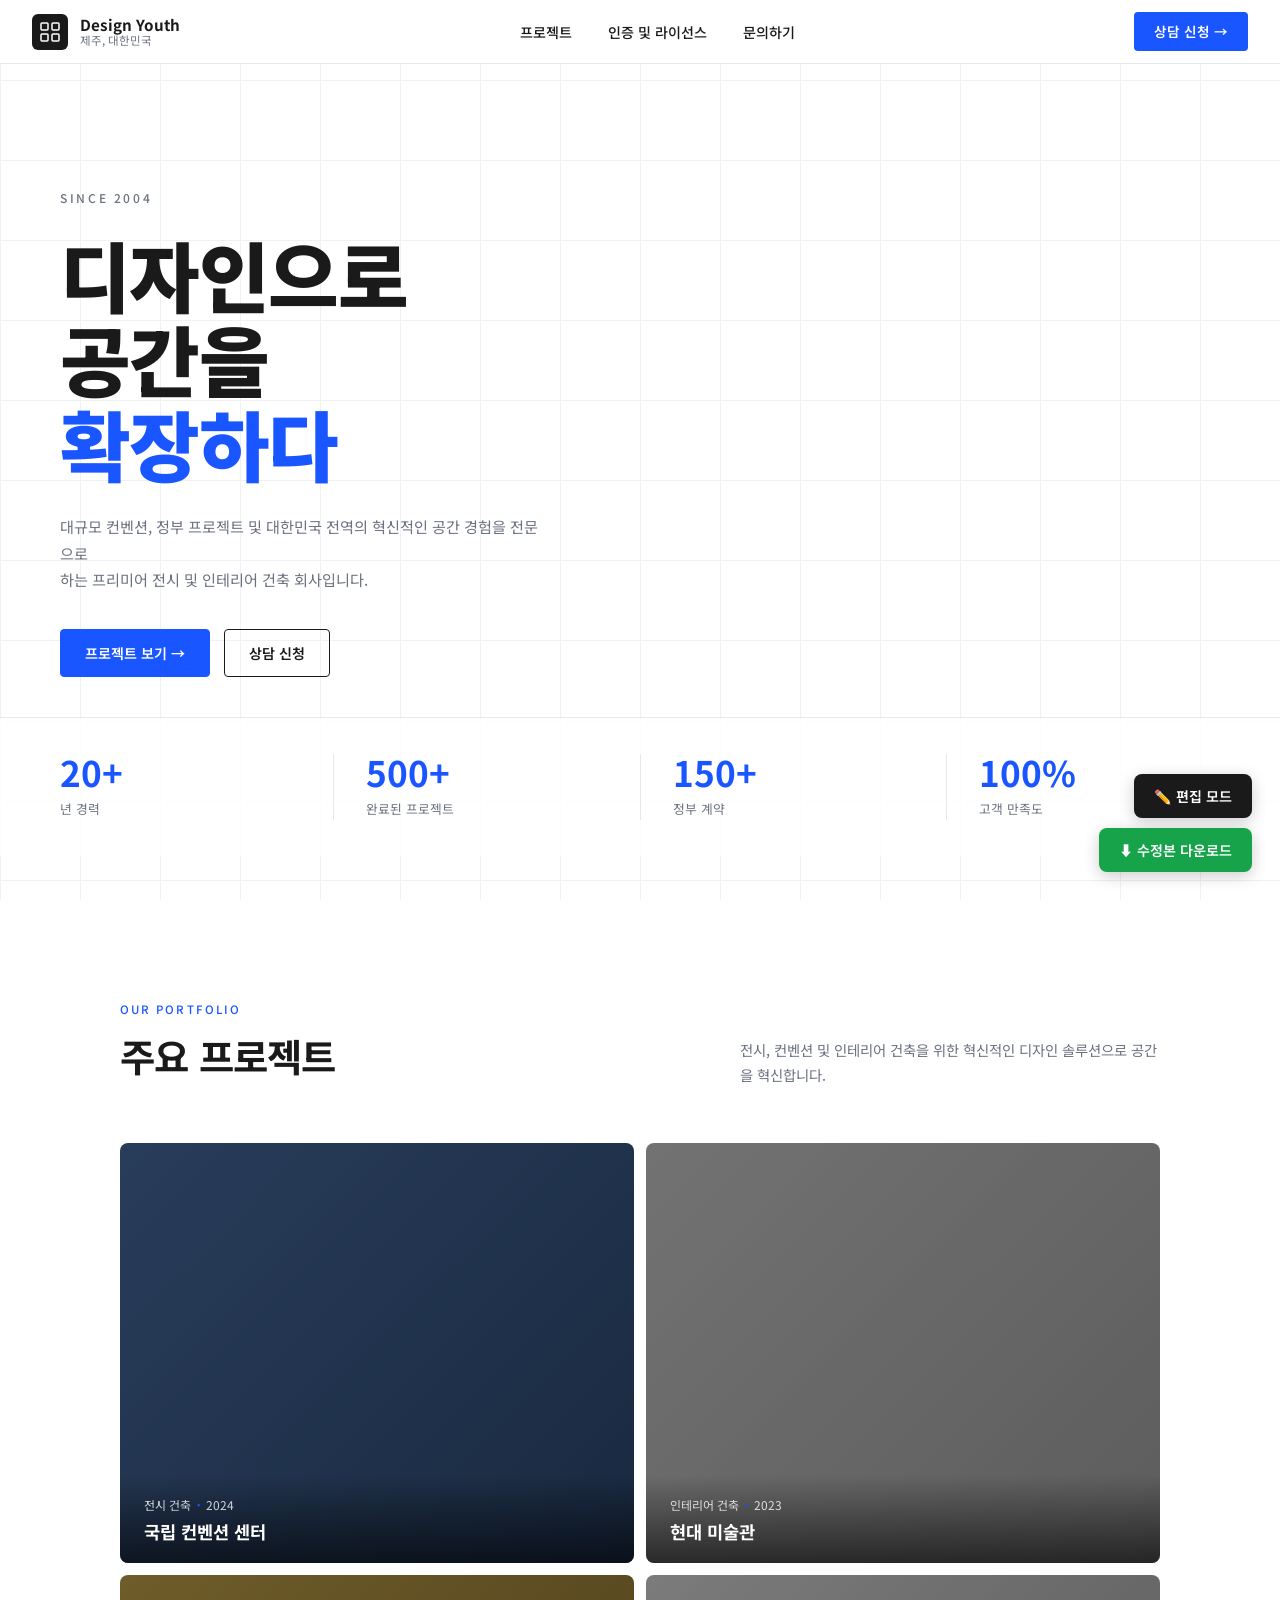
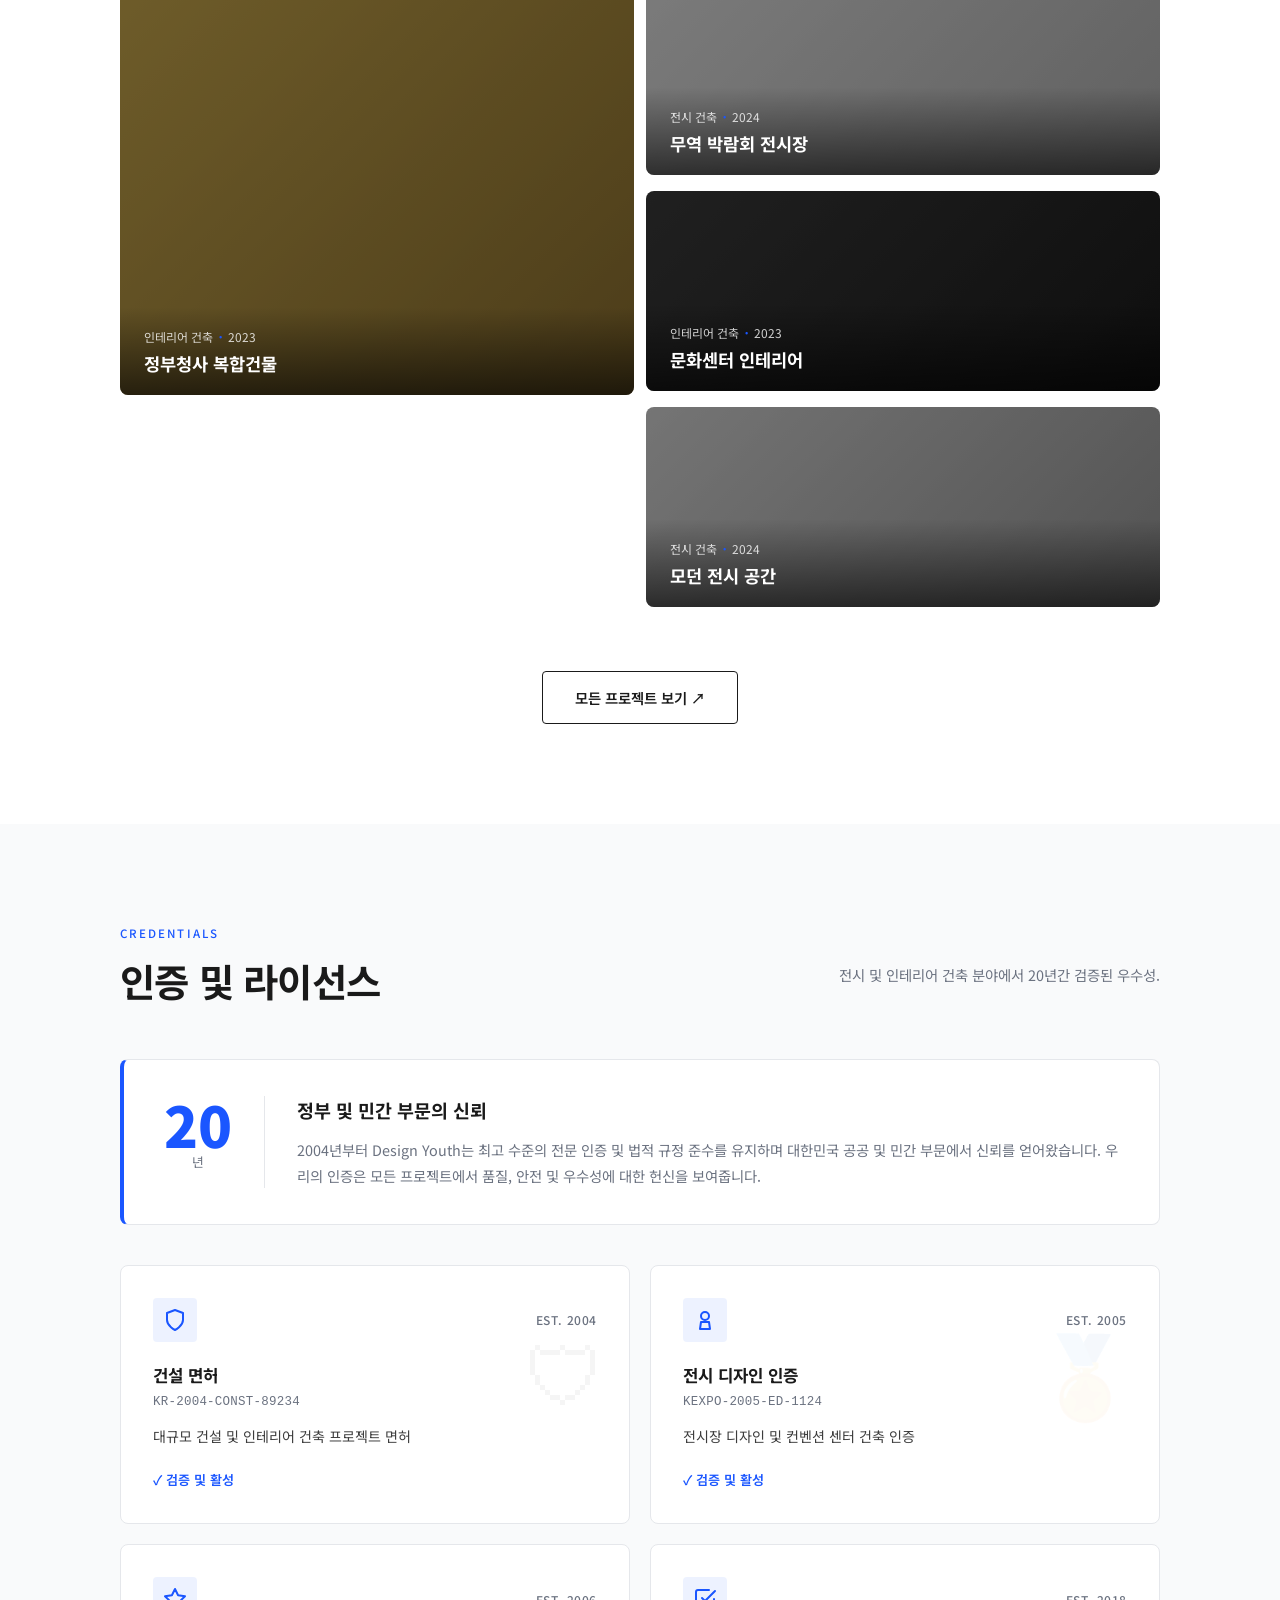
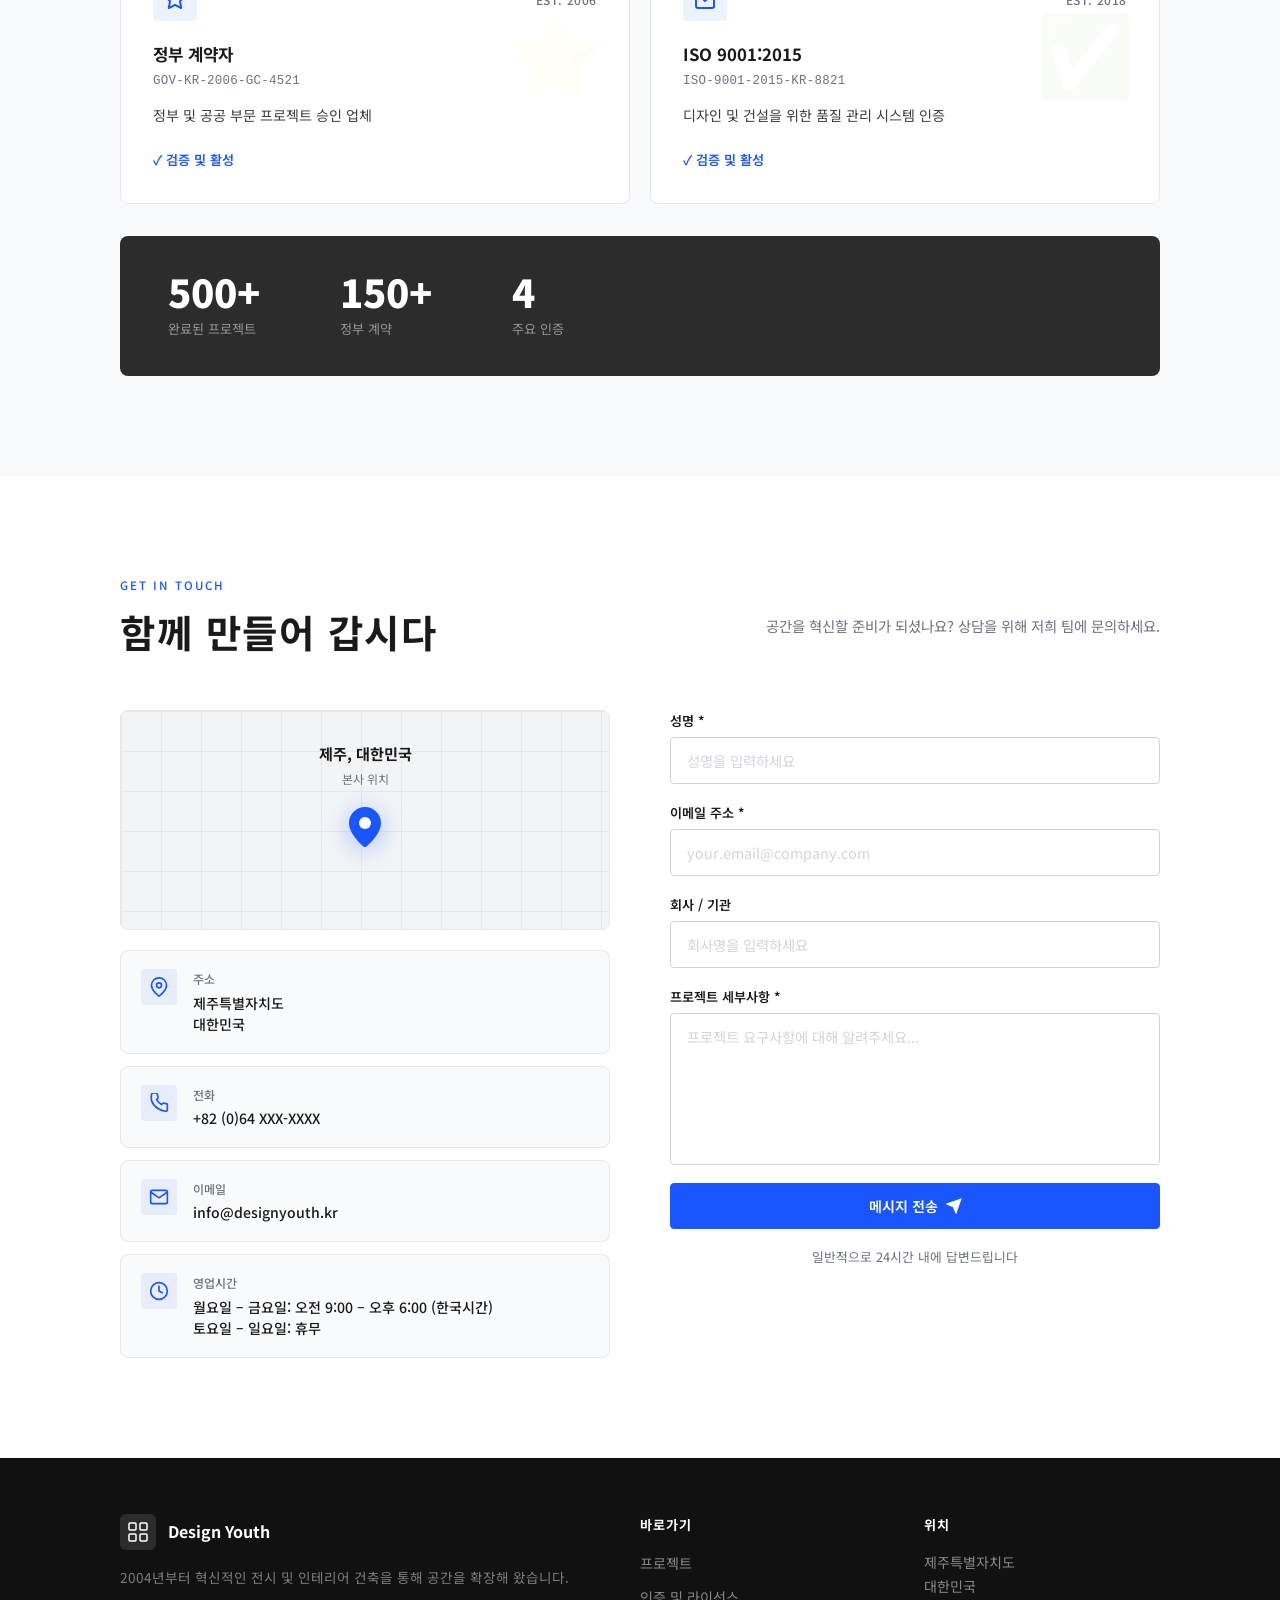
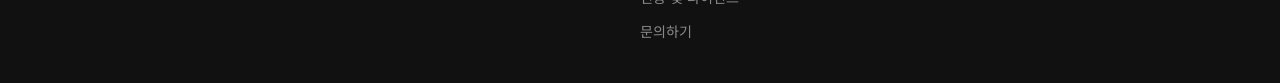
==== index.html @ 3098c020 "Add files via upload" ====
<!DOCTYPE html>
<html lang="ko">
<head>
  <meta charset="UTF-8"/>
  <meta name="viewport" content="width=device-width, initial-scale=1.0"/>
  <title>Design Youth — 디자인으로 공간을 확장하다</title>
  <link rel="stylesheet" href="style.css"/>
  <link rel="preconnect" href="https://fonts.googleapis.com">
  <link rel="preconnect" href="https://fonts.gstatic.com" crossorigin>
  <link href="https://fonts.googleapis.com/css2?family=Noto+Sans+KR:wght@300;400;500;600;700;900&display=swap" rel="stylesheet">
</head>
<body>

<!-- ========== NAVBAR ========== -->
<nav class="nav" id="navbar">
  <div class="nav__brand">
    <div class="nav__logo-icon">
      <svg width="20" height="20" viewBox="0 0 20 20" fill="none">
        <rect x="1" y="1" width="7" height="7" rx="1" stroke="currentColor" stroke-width="1.5"/>
        <rect x="12" y="1" width="7" height="7" rx="1" stroke="currentColor" stroke-width="1.5"/>
        <rect x="1" y="12" width="7" height="7" rx="1" stroke="currentColor" stroke-width="1.5"/>
        <rect x="12" y="12" width="7" height="7" rx="1" stroke="currentColor" stroke-width="1.5"/>
      </svg>
    </div>
    <div class="nav__brand-text">
      <span class="nav__brand-name" data-editable>Design Youth</span>
      <span class="nav__brand-loc" data-editable>제주, 대한민국</span>
    </div>
  </div>
  <ul class="nav__links">
    <li><a href="#portfolio" data-editable>프로젝트</a></li>
    <li><a href="#credentials" data-editable>인증 및 라이선스</a></li>
    <li><a href="#contact" data-editable>문의하기</a></li>
  </ul>
  <a href="#contact" class="nav__cta" data-editable>상담 신청 →</a>
  <button class="nav__hamburger" id="hamburger">
    <span></span><span></span><span></span>
  </button>
</nav>

<!-- Mobile -->
<div class="mobile-menu" id="mobileMenu">
  <button class="mobile-menu__close" id="mobileClose">✕</button>
  <ul>
    <li><a href="#portfolio">프로젝트</a></li>
    <li><a href="#credentials">인증 및 라이선스</a></li>
    <li><a href="#contact">문의하기</a></li>
    <li><a href="#contact" class="mobile-menu__cta">상담 신청 →</a></li>
  </ul>
</div>

<!-- ========== HERO ========== -->
<section class="hero" id="home">
  <div class="hero__grid-bg"></div>
  <div class="hero__content">
    <p class="hero__since" data-editable>SINCE 2004</p>
    <h1 class="hero__title">
      <span data-editable>디자인으로</span><br>
      <span data-editable>공간을</span><br>
      <span class="hero__title--blue" data-editable>확장하다</span>
    </h1>
    <p class="hero__desc" data-editable>
      대규모 컨벤션, 정부 프로젝트 및 대한민국 전역의 혁신적인 공간 경험을 전문으로<br>
      하는 프리미어 전시 및 인테리어 건축 회사입니다.
    </p>
    <div class="hero__actions">
      <a href="#portfolio" class="btn btn--blue" data-editable>프로젝트 보기 →</a>
      <a href="#contact" class="btn btn--outline" data-editable>상담 신청</a>
    </div>
  </div>
  <div class="hero__stats">
    <div class="hero__stat" data-editable-block>
      <span class="hero__stat-num" data-editable>20+</span>
      <span class="hero__stat-label" data-editable>년 경력</span>
    </div>
    <div class="hero__stat" data-editable-block>
      <span class="hero__stat-num" data-editable>500+</span>
      <span class="hero__stat-label" data-editable>완료된 프로젝트</span>
    </div>
    <div class="hero__stat" data-editable-block>
      <span class="hero__stat-num" data-editable>150+</span>
      <span class="hero__stat-label" data-editable>정부 계약</span>
    </div>
    <div class="hero__stat" data-editable-block>
      <span class="hero__stat-num" data-editable>100%</span>
      <span class="hero__stat-label" data-editable>고객 만족도</span>
    </div>
  </div>
</section>

<!-- ========== PORTFOLIO ========== -->
<section class="portfolio" id="portfolio">
  <div class="container">
    <div class="section-header">
      <div class="section-label" data-editable>OUR PORTFOLIO</div>
      <div class="section-header__row">
        <h2 class="section-title" data-editable>주요 프로젝트</h2>
        <p class="section-desc" data-editable>전시, 컨벤션 및 인테리어 건축을 위한 혁신적인 디자인 솔루션으로 공간을 혁신합니다.</p>
      </div>
    </div>

    <div class="portfolio__grid">
      <!-- Row 1: 2 cols -->
      <div class="portfolio__item portfolio__item--large" data-editable-block>
        <div class="portfolio__img-wrap">
          <div class="portfolio__img portfolio__img--1"></div>
        </div>
        <div class="portfolio__overlay">
          <div class="portfolio__meta">
            <span class="portfolio__tag" data-editable>전시 건축</span>
            <span class="portfolio__dot">•</span>
            <span class="portfolio__year" data-editable>2024</span>
          </div>
          <h3 class="portfolio__title" data-editable>국립 컨벤션 센터</h3>
        </div>
      </div>
      <div class="portfolio__item portfolio__item--large" data-editable-block>
        <div class="portfolio__img-wrap">
          <div class="portfolio__img portfolio__img--2"></div>
        </div>
        <div class="portfolio__overlay">
          <div class="portfolio__meta">
            <span class="portfolio__tag" data-editable>인테리어 건축</span>
            <span class="portfolio__dot">•</span>
            <span class="portfolio__year" data-editable>2023</span>
          </div>
          <h3 class="portfolio__title" data-editable>현대 미술관</h3>
        </div>
      </div>

      <!-- Row 2: 3 cols -->
      <div class="portfolio__item portfolio__item--tall" data-editable-block>
        <div class="portfolio__img-wrap">
          <div class="portfolio__img portfolio__img--3"></div>
        </div>
        <div class="portfolio__overlay">
          <div class="portfolio__meta">
            <span class="portfolio__tag" data-editable>인테리어 건축</span>
            <span class="portfolio__dot">•</span>
            <span class="portfolio__year" data-editable>2023</span>
          </div>
          <h3 class="portfolio__title" data-editable>정부청사 복합건물</h3>
        </div>
      </div>
      <div class="portfolio__item" data-editable-block>
        <div class="portfolio__img-wrap">
          <div class="portfolio__img portfolio__img--4"></div>
        </div>
        <div class="portfolio__overlay">
          <div class="portfolio__meta">
            <span class="portfolio__tag" data-editable>전시 건축</span>
            <span class="portfolio__dot">•</span>
            <span class="portfolio__year" data-editable>2024</span>
          </div>
          <h3 class="portfolio__title" data-editable>무역 박람회 전시장</h3>
        </div>
      </div>
      <div class="portfolio__item" data-editable-block>
        <div class="portfolio__img-wrap">
          <div class="portfolio__img portfolio__img--5"></div>
        </div>
        <div class="portfolio__overlay">
          <div class="portfolio__meta">
            <span class="portfolio__tag" data-editable>인테리어 건축</span>
            <span class="portfolio__dot">•</span>
            <span class="portfolio__year" data-editable>2023</span>
          </div>
          <h3 class="portfolio__title" data-editable>문화센터 인테리어</h3>
        </div>
      </div>
      <div class="portfolio__item" data-editable-block style="grid-column: 2 / 3;">
        <div class="portfolio__img-wrap">
          <div class="portfolio__img portfolio__img--6"></div>
        </div>
        <div class="portfolio__overlay">
          <div class="portfolio__meta">
            <span class="portfolio__tag" data-editable>전시 건축</span>
            <span class="portfolio__dot">•</span>
            <span class="portfolio__year" data-editable>2024</span>
          </div>
          <h3 class="portfolio__title" data-editable>모던 전시 공간</h3>
        </div>
      </div>
    </div>

    <div class="portfolio__footer">
      <a href="#contact" class="btn btn--outline-dark" data-editable>모든 프로젝트 보기 ↗</a>
    </div>
  </div>
</section>

<!-- ========== CREDENTIALS ========== -->
<section class="credentials" id="credentials">
  <div class="container">
    <div class="section-header">
      <div class="section-label" data-editable>CREDENTIALS</div>
      <div class="section-header__row">
        <h2 class="section-title" data-editable>인증 및 라이선스</h2>
        <p class="section-desc" data-editable>전시 및 인테리어 건축 분야에서 20년간 검증된 우수성.</p>
      </div>
    </div>

    <div class="credentials__intro">
      <div class="credentials__intro-year">
        <span class="credentials__big-num" data-editable>20</span>
        <span class="credentials__big-unit" data-editable>년</span>
      </div>
      <div class="credentials__intro-divider"></div>
      <div class="credentials__intro-text">
        <h3 data-editable>정부 및 민간 부문의 신뢰</h3>
        <p data-editable>2004년부터 Design Youth는 최고 수준의 전문 인증 및 법적 규정 준수를 유지하며 대한민국 공공 및 민간 부문에서 신뢰를 얻어왔습니다. 우리의 인증은 모든 프로젝트에서 품질, 안전 및 우수성에 대한 헌신을 보여줍니다.</p>
      </div>
    </div>

    <div class="credentials__grid">
      <div class="credential-card" data-editable-block>
        <div class="credential-card__top">
          <div class="credential-card__icon">
            <svg width="24" height="24" viewBox="0 0 24 24" fill="none"><path d="M12 22s8-4 8-10V5l-8-3-8 3v7c0 6 8 10 8 10z" stroke="#1A56FF" stroke-width="2" stroke-linejoin="round"/></svg>
          </div>
          <span class="credential-card__est" data-editable>EST. 2004</span>
        </div>
        <div class="credential-card__bg-icon">🛡</div>
        <h4 data-editable>건설 면허</h4>
        <p class="credential-card__code" data-editable>KR-2004-CONST-89234</p>
        <p class="credential-card__desc" data-editable>대규모 건설 및 인테리어 건축 프로젝트 면허</p>
        <a href="#" class="credential-card__verify" data-editable>✓ 검증 및 활성</a>
      </div>

      <div class="credential-card" data-editable-block>
        <div class="credential-card__top">
          <div class="credential-card__icon">
            <svg width="24" height="24" viewBox="0 0 24 24" fill="none"><circle cx="12" cy="8" r="4" stroke="#1A56FF" stroke-width="2"/><path d="M8 14h8l1 7H7l1-7z" stroke="#1A56FF" stroke-width="2" stroke-linejoin="round"/></svg>
          </div>
          <span class="credential-card__est" data-editable>EST. 2005</span>
        </div>
        <div class="credential-card__bg-icon">🏅</div>
        <h4 data-editable>전시 디자인 인증</h4>
        <p class="credential-card__code" data-editable>KEXPO-2005-ED-1124</p>
        <p class="credential-card__desc" data-editable>전시장 디자인 및 컨벤션 센터 건축 인증</p>
        <a href="#" class="credential-card__verify" data-editable>✓ 검증 및 활성</a>
      </div>

      <div class="credential-card" data-editable-block>
        <div class="credential-card__top">
          <div class="credential-card__icon">
            <svg width="24" height="24" viewBox="0 0 24 24" fill="none"><polygon points="12,2 15.09,8.26 22,9.27 17,14.14 18.18,21.02 12,17.77 5.82,21.02 7,14.14 2,9.27 8.91,8.26" stroke="#1A56FF" stroke-width="2" stroke-linejoin="round"/></svg>
          </div>
          <span class="credential-card__est" data-editable>EST. 2006</span>
        </div>
        <div class="credential-card__bg-icon">⭐</div>
        <h4 data-editable>정부 계약자</h4>
        <p class="credential-card__code" data-editable>GOV-KR-2006-GC-4521</p>
        <p class="credential-card__desc" data-editable>정부 및 공공 부문 프로젝트 승인 업체</p>
        <a href="#" class="credential-card__verify" data-editable>✓ 검증 및 활성</a>
      </div>

      <div class="credential-card" data-editable-block>
        <div class="credential-card__top">
          <div class="credential-card__icon">
            <svg width="24" height="24" viewBox="0 0 24 24" fill="none"><path d="M9 11l3 3L22 4" stroke="#1A56FF" stroke-width="2" stroke-linecap="round" stroke-linejoin="round"/><path d="M21 12v7a2 2 0 01-2 2H5a2 2 0 01-2-2V5a2 2 0 012-2h11" stroke="#1A56FF" stroke-width="2" stroke-linecap="round"/></svg>
          </div>
          <span class="credential-card__est" data-editable>EST. 2018</span>
        </div>
        <div class="credential-card__bg-icon">✅</div>
        <h4 data-editable>ISO 9001:2015</h4>
        <p class="credential-card__code" data-editable>ISO-9001-2015-KR-8821</p>
        <p class="credential-card__desc" data-editable>디자인 및 건설을 위한 품질 관리 시스템 인증</p>
        <a href="#" class="credential-card__verify" data-editable>✓ 검증 및 활성</a>
      </div>
    </div>

    <!-- Stats bar -->
    <div class="credentials__stats">
      <div class="credentials__stat" data-editable-block>
        <span class="credentials__stat-num" data-editable>500+</span>
        <span class="credentials__stat-label" data-editable>완료된 프로젝트</span>
      </div>
      <div class="credentials__stat" data-editable-block>
        <span class="credentials__stat-num" data-editable>150+</span>
        <span class="credentials__stat-label" data-editable>정부 계약</span>
      </div>
      <div class="credentials__stat" data-editable-block>
        <span class="credentials__stat-num" data-editable>4</span>
        <span class="credentials__stat-label" data-editable>주요 인증</span>
      </div>
    </div>
  </div>
</section>

<!-- ========== CONTACT ========== -->
<section class="contact" id="contact">
  <div class="container">
    <div class="section-header">
      <div class="section-label" data-editable>GET IN TOUCH</div>
      <div class="section-header__row">
        <h2 class="section-title section-title--spaced" data-editable>함께 만들어 갑시다</h2>
        <p class="section-desc" data-editable>공간을 혁신할 준비가 되셨나요? 상담을 위해 저희 팀에 문의하세요.</p>
      </div>
    </div>

    <div class="contact__grid">
      <!-- Left: Map + Info -->
      <div class="contact__left">
        <div class="contact__map">
          <div class="contact__map-grid"></div>
          <div class="contact__map-label">
            <span data-editable>제주, 대한민국</span>
            <small data-editable>본사 위치</small>
          </div>
          <div class="contact__map-pin">
            <svg width="32" height="40" viewBox="0 0 32 40" fill="none">
              <path d="M16 0C7.163 0 0 7.163 0 16c0 11.314 14.054 23.102 14.667 23.619a2 2 0 002.666 0C17.946 39.102 32 27.314 32 16 32 7.163 24.837 0 16 0z" fill="#1A56FF"/>
              <circle cx="16" cy="16" r="6" fill="white"/>
            </svg>
          </div>
        </div>

        <div class="contact__info-cards">
          <div class="contact__info-card">
            <div class="contact__info-icon">
              <svg width="20" height="20" viewBox="0 0 24 24" fill="none"><path d="M21 10c0 7-9 13-9 13s-9-6-9-13a9 9 0 0118 0z" stroke="#1A56FF" stroke-width="2"/><circle cx="12" cy="10" r="3" stroke="#1A56FF" stroke-width="2"/></svg>
            </div>
            <div>
              <p class="contact__info-label" data-editable>주소</p>
              <p class="contact__info-value" data-editable>제주특별자치도<br>대한민국</p>
            </div>
          </div>
          <div class="contact__info-card">
            <div class="contact__info-icon">
              <svg width="20" height="20" viewBox="0 0 24 24" fill="none"><path d="M22 16.92v3a2 2 0 01-2.18 2 19.79 19.79 0 01-8.63-3.07A19.5 19.5 0 013.07 9.4 19.79 19.79 0 013 2.18 2 2 0 015 0h3a2 2 0 012 1.72c.127.96.361 1.903.7 2.81a2 2 0 01-.45 2.11L9.09 7.91a16 16 0 006 6l1.27-1.27a2 2 0 012.11-.45c.907.339 1.85.573 2.81.7A2 2 0 0122 14.92v2z" stroke="#1A56FF" stroke-width="2" stroke-linecap="round" stroke-linejoin="round"/></svg>
            </div>
            <div>
              <p class="contact__info-label" data-editable>전화</p>
              <p class="contact__info-value" data-editable>+82 (0)64 XXX-XXXX</p>
            </div>
          </div>
          <div class="contact__info-card">
            <div class="contact__info-icon">
              <svg width="20" height="20" viewBox="0 0 24 24" fill="none"><path d="M4 4h16c1.1 0 2 .9 2 2v12c0 1.1-.9 2-2 2H4c-1.1 0-2-.9-2-2V6c0-1.1.9-2 2-2z" stroke="#1A56FF" stroke-width="2"/><polyline points="22,6 12,13 2,6" stroke="#1A56FF" stroke-width="2" stroke-linecap="round"/></svg>
            </div>
            <div>
              <p class="contact__info-label" data-editable>이메일</p>
              <p class="contact__info-value" data-editable>info@designyouth.kr</p>
            </div>
          </div>
          <div class="contact__info-card">
            <div class="contact__info-icon">
              <svg width="20" height="20" viewBox="0 0 24 24" fill="none"><circle cx="12" cy="12" r="10" stroke="#1A56FF" stroke-width="2"/><polyline points="12,6 12,12 16,14" stroke="#1A56FF" stroke-width="2" stroke-linecap="round" stroke-linejoin="round"/></svg>
            </div>
            <div>
              <p class="contact__info-label" data-editable>영업시간</p>
              <p class="contact__info-value" data-editable>월요일 – 금요일: 오전 9:00 – 오후 6:00 (한국시간)<br>토요일 – 일요일: 휴무</p>
            </div>
          </div>
        </div>
      </div>

      <!-- Right: Form -->
      <div class="contact__right">
        <form class="contact__form" id="contactForm">
          <div class="form-group">
            <label data-editable>성명 *</label>
            <input type="text" placeholder="성명을 입력하세요" required/>
          </div>
          <div class="form-group">
            <label data-editable>이메일 주소 *</label>
            <input type="email" placeholder="your.email@company.com" required/>
          </div>
          <div class="form-group">
            <label data-editable>회사 / 기관</label>
            <input type="text" placeholder="회사명을 입력하세요"/>
          </div>
          <div class="form-group">
            <label data-editable>프로젝트 세부사항 *</label>
            <textarea rows="6" placeholder="프로젝트 요구사항에 대해 알려주세요..." required></textarea>
          </div>
          <button type="submit" class="btn btn--blue btn--full">
            <span data-editable>메시지 전송</span>
            <svg width="16" height="16" viewBox="0 0 24 24" fill="none"><line x1="22" y1="2" x2="11" y2="13" stroke="white" stroke-width="2"/><polygon points="22,2 15,22 11,13 2,9" stroke="white" stroke-width="2" fill="white"/></svg>
          </button>
          <p class="contact__form-note" data-editable>일반적으로 24시간 내에 답변드립니다</p>
        </form>
      </div>
    </div>
  </div>
</section>

<!-- ========== FOOTER ========== -->
<footer class="footer">
  <div class="container">
    <div class="footer__grid">
      <div class="footer__brand">
        <div class="footer__logo">
          <div class="footer__logo-icon">
            <svg width="20" height="20" viewBox="0 0 20 20" fill="none">
              <rect x="1" y="1" width="7" height="7" rx="1" stroke="white" stroke-width="1.5"/>
              <rect x="12" y="1" width="7" height="7" rx="1" stroke="white" stroke-width="1.5"/>
              <rect x="1" y="12" width="7" height="7" rx="1" stroke="white" stroke-width="1.5"/>
              <rect x="12" y="12" width="7" height="7" rx="1" stroke="white" stroke-width="1.5"/>
            </svg>
          </div>
          <span data-editable>Design Youth</span>
        </div>
        <p data-editable>2004년부터 혁신적인 전시 및 인테리어 건축을 통해 공간을 확장해 왔습니다.</p>
      </div>
      <div class="footer__links">
        <h5 data-editable>바로가기</h5>
        <ul>
          <li><a href="#portfolio" data-editable>프로젝트</a></li>
          <li><a href="#credentials" data-editable>인증 및 라이선스</a></li>
          <li><a href="#contact" data-editable>문의하기</a></li>
        </ul>
      </div>
      <div class="footer__location">
        <h5 data-editable>위치</h5>
        <p data-editable>제주특별자치도</p>
        <p data-editable>대한민국</p>
      </div>
    </div>
  </div>
</footer>

<!-- ========== EDIT TOOLBAR ========== -->
<div class="edit-toolbar" id="editToolbar">
  <button class="edit-toolbar__toggle" id="toggleEdit">✏️ 편집 모드</button>
  <button class="edit-toolbar__download" id="downloadBtn">⬇️ 수정본 다운로드</button>
</div>

<!-- Toast -->
<div class="toast" id="toast"></div>

<script src="script.js"></script>
</body>
</html>
---- style.css ----
/* ===============================================
   Design Youth — style.css
   Clean architectural / minimal Korean corporate
   =============================================== */

*, *::before, *::after { box-sizing: border-box; margin: 0; padding: 0; }

:root {
  --blue:       #1A56FF;
  --blue-hover: #0040E0;
  --dark:       #1A1A1A;
  --dark-2:     #2C2C2C;
  --gray-900:   #111111;
  --gray-700:   #3D3D3D;
  --gray-500:   #6B7280;
  --gray-300:   #D1D5DB;
  --gray-200:   #E5E7EB;
  --gray-100:   #F3F4F6;
  --gray-50:    #F9FAFB;
  --white:      #FFFFFF;

  --font: 'Noto Sans KR', 'Apple SD Gothic Neo', sans-serif;

  --nav-h: 64px;
  --radius: 4px;
  --radius-md: 8px;
  --shadow-card: 0 1px 3px rgba(0,0,0,.08), 0 1px 2px rgba(0,0,0,.05);
  --shadow-hover: 0 8px 24px rgba(0,0,0,.12);
  --transition: 0.25s ease;
}

html { scroll-behavior: smooth; }
body {
  font-family: var(--font);
  color: var(--dark);
  background: var(--white);
  line-height: 1.6;
  font-size: 15px;
  overflow-x: hidden;
}
a { text-decoration: none; color: inherit; }
ul { list-style: none; }
img { max-width: 100%; display: block; }
button { cursor: pointer; font-family: var(--font); }

.container {
  max-width: 1120px;
  margin: 0 auto;
  padding: 0 40px;
}

/* ─── Typography helpers ──────────────────── */
.section-label {
  font-size: 0.72rem;
  font-weight: 500;
  letter-spacing: 0.18em;
  color: var(--blue);
  text-transform: uppercase;
  margin-bottom: 14px;
  display: block;
}
.section-title {
  font-size: clamp(1.75rem, 3vw, 2.4rem);
  font-weight: 700;
  color: var(--dark);
  line-height: 1.2;
  letter-spacing: -0.02em;
}
.section-title--spaced {
  letter-spacing: 0.04em;
}
.section-header {
  margin-bottom: 56px;
}
.section-header__row {
  display: flex;
  align-items: flex-start;
  justify-content: space-between;
  gap: 40px;
}
.section-desc {
  font-size: 0.9rem;
  color: var(--gray-500);
  max-width: 420px;
  line-height: 1.7;
  flex-shrink: 0;
  padding-top: 6px;
}

/* ─── Buttons ─────────────────────────────── */
.btn {
  display: inline-flex;
  align-items: center;
  gap: 8px;
  padding: 12px 24px;
  font-size: 0.88rem;
  font-weight: 600;
  border-radius: var(--radius);
  border: 1.5px solid transparent;
  transition: var(--transition);
  white-space: nowrap;
  cursor: pointer;
  font-family: var(--font);
}
.btn--blue {
  background: var(--blue);
  color: var(--white);
  border-color: var(--blue);
}
.btn--blue:hover { background: var(--blue-hover); border-color: var(--blue-hover); }
.btn--outline {
  background: transparent;
  color: var(--dark);
  border-color: var(--dark);
}
.btn--outline:hover { background: var(--dark); color: var(--white); }
.btn--outline-dark {
  background: transparent;
  color: var(--dark);
  border: 1.5px solid var(--dark);
  padding: 14px 32px;
  font-size: 0.9rem;
}
.btn--outline-dark:hover { background: var(--dark); color: var(--white); }
.btn--full { width: 100%; justify-content: center; }

/* ===============================================
   NAVBAR
   =============================================== */
.nav {
  position: fixed;
  top: 0; left: 0; right: 0;
  z-index: 900;
  height: var(--nav-h);
  display: flex;
  align-items: center;
  justify-content: space-between;
  padding: 0 32px;
  background: rgba(255,255,255,0.96);
  border-bottom: 1px solid var(--gray-200);
  backdrop-filter: blur(8px);
  transition: box-shadow var(--transition);
}
.nav.scrolled { box-shadow: 0 2px 12px rgba(0,0,0,.08); }

.nav__brand {
  display: flex;
  align-items: center;
  gap: 12px;
}
.nav__logo-icon {
  width: 36px; height: 36px;
  background: var(--dark);
  border-radius: 6px;
  display: flex;
  align-items: center;
  justify-content: center;
  color: var(--white);
  flex-shrink: 0;
}
.nav__brand-text {
  display: flex;
  flex-direction: column;
  line-height: 1.2;
}
.nav__brand-name {
  font-size: 0.95rem;
  font-weight: 700;
  color: var(--dark);
}
.nav__brand-loc {
  font-size: 0.72rem;
  color: var(--gray-500);
  font-weight: 400;
}
.nav__links {
  display: flex;
  align-items: center;
  gap: 36px;
}
.nav__links a {
  font-size: 0.88rem;
  font-weight: 500;
  color: var(--dark);
  transition: color var(--transition);
}
.nav__links a:hover { color: var(--blue); }
.nav__cta {
  padding: 9px 20px;
  background: var(--blue);
  color: var(--white);
  border-radius: var(--radius);
  font-size: 0.85rem;
  font-weight: 600;
  transition: background var(--transition);
}
.nav__cta:hover { background: var(--blue-hover); }
.nav__hamburger {
  display: none;
  flex-direction: column;
  gap: 5px;
  background: none;
  border: none;
  padding: 4px;
}
.nav__hamburger span {
  display: block;
  width: 22px; height: 2px;
  background: var(--dark);
  border-radius: 2px;
}

/* Mobile menu */
.mobile-menu {
  display: none;
  position: fixed;
  inset: 0;
  background: var(--white);
  z-index: 950;
  flex-direction: column;
  align-items: center;
  justify-content: center;
  gap: 0;
}
.mobile-menu.open { display: flex; }
.mobile-menu__close {
  position: absolute;
  top: 20px; right: 24px;
  background: none;
  border: none;
  font-size: 1.4rem;
  color: var(--dark);
}
.mobile-menu ul { text-align: center; }
.mobile-menu ul li { margin: 18px 0; }
.mobile-menu ul li a {
  font-size: 1.5rem;
  font-weight: 700;
  color: var(--dark);
}
.mobile-menu__cta {
  display: inline-block;
  margin-top: 12px;
  padding: 12px 28px;
  background: var(--blue) !important;
  color: var(--white) !important;
  border-radius: var(--radius);
  font-size: 1rem !important;
}

/* ===============================================
   HERO
   =============================================== */
.hero {
  min-height: 100vh;
  padding-top: var(--nav-h);
  background: var(--white);
  position: relative;
  overflow: hidden;
  display: flex;
  flex-direction: column;
  justify-content: center;
}
.hero__grid-bg {
  position: absolute;
  inset: 0;
  background-image:
    linear-gradient(var(--gray-200) 1px, transparent 1px),
    linear-gradient(90deg, var(--gray-200) 1px, transparent 1px);
  background-size: 80px 80px;
  opacity: 0.55;
}
.hero__content {
  position: relative;
  z-index: 1;
  padding: 80px 60px 40px;
  max-width: 700px;
  animation: fadeUp 0.8s ease both;
}
.hero__since {
  font-size: 0.75rem;
  font-weight: 500;
  letter-spacing: 0.22em;
  color: var(--gray-500);
  margin-bottom: 24px;
}
.hero__title {
  font-size: clamp(2.8rem, 6vw, 5rem);
  font-weight: 900;
  line-height: 1.1;
  color: var(--dark);
  letter-spacing: -0.02em;
  margin-bottom: 28px;
}
.hero__title--blue { color: var(--blue); }
.hero__desc {
  font-size: 0.95rem;
  color: var(--gray-500);
  line-height: 1.75;
  margin-bottom: 36px;
  max-width: 480px;
}
.hero__actions {
  display: flex;
  gap: 14px;
  flex-wrap: wrap;
}
.hero__stats {
  position: relative;
  z-index: 1;
  display: flex;
  gap: 0;
  padding: 36px 60px;
  border-top: 1px solid var(--gray-200);
  background: rgba(255,255,255,0.85);
  animation: fadeUp 0.8s 0.15s ease both;
}
.hero__stat {
  flex: 1;
  padding: 0 32px 0 0;
  border-right: 1px solid var(--gray-200);
  margin-right: 32px;
}
.hero__stat:last-child { border-right: none; margin-right: 0; padding-right: 0; }
.hero__stat-num {
  display: block;
  font-size: clamp(1.6rem, 3vw, 2.2rem);
  font-weight: 700;
  color: var(--blue);
  line-height: 1;
  margin-bottom: 6px;
}
.hero__stat-label {
  font-size: 0.8rem;
  color: var(--gray-500);
  font-weight: 400;
}

/* ===============================================
   PORTFOLIO
   =============================================== */
.portfolio {
  padding: 100px 0;
  background: var(--white);
}
.portfolio__grid {
  display: grid;
  grid-template-columns: 1fr 1fr;
  grid-template-rows: auto auto;
  gap: 12px;
  margin-bottom: 48px;
}
/* Row 1 */
.portfolio__item--large {
  grid-row: 1;
}
/* Row 2 layout: col 1 = tall spanning rows, col 2&3 = smaller */
.portfolio__item--tall {
  grid-column: 1;
  grid-row: 2 / 4;
}
.portfolio__item {
  position: relative;
  border-radius: var(--radius-md);
  overflow: hidden;
  cursor: pointer;
}
.portfolio__item--large { height: 420px; }
.portfolio__item--tall  { height: 100%; min-height: 420px; }
.portfolio__item:not(.portfolio__item--large):not(.portfolio__item--tall) { height: 200px; }

.portfolio__img-wrap { width: 100%; height: 100%; }
.portfolio__img {
  width: 100%; height: 100%;
  background-size: cover;
  background-position: center;
  transition: transform 0.5s ease;
  filter: brightness(0.55);
}
.portfolio__item:hover .portfolio__img { transform: scale(1.04); filter: brightness(0.45); }

/* Placeholder gradient colors for images */
.portfolio__img--1 { background-color: #4A6FA5; background-image: linear-gradient(135deg, #4A6FA5 0%, #2d4a73 100%); }
.portfolio__img--2 { background-color: #c8c8c8; background-image: linear-gradient(135deg, #d0d0d0 0%, #a8a8a8 100%); }
.portfolio__img--3 { background-color: #C9A84C; background-image: linear-gradient(135deg, #C9A84C 0%, #8a6e2e 100%); }
.portfolio__img--4 { background-color: #dcdcdc; background-image: linear-gradient(135deg, #e0e0e0 0%, #b0b0b0 100%); }
.portfolio__img--5 { background-color: #2a2a2a; background-image: linear-gradient(135deg, #3a3a3a 0%, #1a1a1a 100%); }
.portfolio__img--6 { background-color: #c0c0c0; background-image: linear-gradient(135deg, #d4d4d4 0%, #969696 100%); }

.portfolio__overlay {
  position: absolute;
  bottom: 0; left: 0; right: 0;
  padding: 20px 24px;
  background: linear-gradient(to top, rgba(0,0,0,.6) 0%, transparent 100%);
}
.portfolio__meta {
  display: flex;
  align-items: center;
  gap: 6px;
  margin-bottom: 6px;
}
.portfolio__tag, .portfolio__year {
  font-size: 0.75rem;
  color: rgba(255,255,255,.8);
  font-weight: 400;
}
.portfolio__dot { color: var(--blue); font-size: 0.6rem; }
.portfolio__title {
  font-size: 1.1rem;
  font-weight: 700;
  color: var(--white);
  line-height: 1.3;
}
.portfolio__footer { text-align: center; padding-top: 16px; }

/* ===============================================
   CREDENTIALS
   =============================================== */
.credentials {
  padding: 100px 0;
  background: var(--gray-50);
}
.credentials__intro {
  display: flex;
  align-items: flex-start;
  gap: 32px;
  padding: 36px 40px;
  background: var(--white);
  border: 1px solid var(--gray-200);
  border-radius: var(--radius-md);
  margin-bottom: 40px;
  border-left: 4px solid var(--blue);
}
.credentials__intro-year {
  display: flex;
  flex-direction: column;
  align-items: center;
  flex-shrink: 0;
}
.credentials__big-num {
  font-size: 3.5rem;
  font-weight: 900;
  color: var(--blue);
  line-height: 1;
}
.credentials__big-unit {
  font-size: 0.8rem;
  color: var(--gray-500);
}
.credentials__intro-divider {
  width: 1px;
  background: var(--gray-200);
  align-self: stretch;
  flex-shrink: 0;
}
.credentials__intro-text h3 {
  font-size: 1.15rem;
  font-weight: 700;
  color: var(--dark);
  margin-bottom: 12px;
}
.credentials__intro-text p {
  font-size: 0.9rem;
  color: var(--gray-500);
  line-height: 1.75;
}
.credentials__grid {
  display: grid;
  grid-template-columns: 1fr 1fr;
  gap: 20px;
  margin-bottom: 32px;
}
.credential-card {
  background: var(--white);
  border: 1px solid var(--gray-200);
  border-radius: var(--radius-md);
  padding: 32px;
  position: relative;
  overflow: hidden;
  transition: box-shadow var(--transition);
}
.credential-card:hover { box-shadow: var(--shadow-hover); }
.credential-card__top {
  display: flex;
  align-items: center;
  justify-content: space-between;
  margin-bottom: 20px;
}
.credential-card__icon {
  width: 44px; height: 44px;
  background: rgba(26,86,255,.08);
  border-radius: var(--radius);
  display: flex;
  align-items: center;
  justify-content: center;
}
.credential-card__est {
  font-size: 0.75rem;
  color: var(--gray-500);
  font-weight: 500;
  letter-spacing: 0.05em;
}
.credential-card__bg-icon {
  position: absolute;
  right: 24px; top: 40px;
  font-size: 5rem;
  opacity: 0.04;
  pointer-events: none;
  user-select: none;
}
.credential-card h4 {
  font-size: 1.05rem;
  font-weight: 700;
  color: var(--dark);
  margin-bottom: 4px;
}
.credential-card__code {
  font-size: 0.78rem;
  color: var(--gray-500);
  font-family: monospace;
  margin-bottom: 12px;
  letter-spacing: 0.02em;
}
.credential-card__desc {
  font-size: 0.88rem;
  color: var(--gray-700);
  line-height: 1.6;
  margin-bottom: 20px;
}
.credential-card__verify {
  font-size: 0.82rem;
  color: var(--blue);
  font-weight: 600;
  display: inline-flex;
  align-items: center;
  gap: 4px;
  transition: opacity var(--transition);
}
.credential-card__verify:hover { opacity: 0.75; }

/* Stats bar */
.credentials__stats {
  background: var(--dark-2);
  border-radius: var(--radius-md);
  padding: 36px 48px;
  display: flex;
  gap: 80px;
}
.credentials__stat-num {
  display: block;
  font-size: 2.4rem;
  font-weight: 900;
  color: var(--white);
  line-height: 1;
  margin-bottom: 6px;
}
.credentials__stat-label {
  font-size: 0.82rem;
  color: rgba(255,255,255,.5);
}

/* ===============================================
   CONTACT
   =============================================== */
.contact {
  padding: 100px 0;
  background: var(--white);
}
.contact__grid {
  display: grid;
  grid-template-columns: 1fr 1fr;
  gap: 60px;
  align-items: start;
}
.contact__map {
  height: 220px;
  background: var(--gray-100);
  border: 1px solid var(--gray-200);
  border-radius: var(--radius-md);
  position: relative;
  overflow: hidden;
  margin-bottom: 20px;
  display: flex;
  align-items: center;
  justify-content: center;
}
.contact__map-grid {
  position: absolute;
  inset: 0;
  background-image:
    linear-gradient(var(--gray-200) 1px, transparent 1px),
    linear-gradient(90deg, var(--gray-200) 1px, transparent 1px);
  background-size: 40px 40px;
}
.contact__map-label {
  position: absolute;
  text-align: center;
  top: 30px;
}
.contact__map-label span {
  display: block;
  font-weight: 700;
  font-size: 0.95rem;
  color: var(--dark);
}
.contact__map-label small {
  font-size: 0.75rem;
  color: var(--gray-500);
}
.contact__map-pin {
  position: relative;
  z-index: 1;
  margin-top: 20px;
  filter: drop-shadow(0 4px 12px rgba(26,86,255,.35));
}
.contact__info-cards {
  display: flex;
  flex-direction: column;
  gap: 12px;
}
.contact__info-card {
  display: flex;
  align-items: flex-start;
  gap: 16px;
  padding: 18px 20px;
  background: var(--gray-50);
  border: 1px solid var(--gray-200);
  border-radius: var(--radius-md);
}
.contact__info-icon {
  width: 36px; height: 36px;
  background: rgba(26,86,255,.08);
  border-radius: var(--radius);
  display: flex;
  align-items: center;
  justify-content: center;
  flex-shrink: 0;
}
.contact__info-label {
  font-size: 0.75rem;
  color: var(--gray-500);
  font-weight: 500;
  margin-bottom: 4px;
}
.contact__info-value {
  font-size: 0.88rem;
  color: var(--dark);
  font-weight: 500;
  line-height: 1.5;
}
.contact__form {
  display: flex;
  flex-direction: column;
  gap: 18px;
}
.form-group { display: flex; flex-direction: column; gap: 6px; }
.form-group label {
  font-size: 0.82rem;
  font-weight: 600;
  color: var(--dark);
}
.form-group input,
.form-group textarea {
  padding: 12px 16px;
  border: 1px solid var(--gray-300);
  border-radius: var(--radius);
  font-family: var(--font);
  font-size: 0.9rem;
  color: var(--dark);
  background: var(--white);
  outline: none;
  transition: border-color var(--transition);
  resize: none;
}
.form-group input:focus,
.form-group textarea:focus { border-color: var(--blue); }
.form-group input::placeholder,
.form-group textarea::placeholder { color: var(--gray-300); }
.contact__form-note {
  text-align: center;
  font-size: 0.8rem;
  color: var(--gray-500);
}

/* ===============================================
   FOOTER
   =============================================== */
.footer {
  background: var(--gray-900);
  color: rgba(255,255,255,.6);
  padding: 56px 0 40px;
}
.footer__grid {
  display: grid;
  grid-template-columns: 2fr 1fr 1fr;
  gap: 48px;
}
.footer__logo {
  display: flex;
  align-items: center;
  gap: 12px;
  margin-bottom: 16px;
}
.footer__logo-icon {
  width: 36px; height: 36px;
  background: var(--dark-2);
  border-radius: 6px;
  display: flex;
  align-items: center;
  justify-content: center;
}
.footer__logo span {
  font-size: 1rem;
  font-weight: 700;
  color: var(--white);
}
.footer__brand p {
  font-size: 0.85rem;
  line-height: 1.7;
  color: rgba(255,255,255,.45);
}
.footer__links h5,
.footer__location h5 {
  font-size: 0.82rem;
  font-weight: 700;
  color: var(--white);
  text-transform: uppercase;
  letter-spacing: 0.08em;
  margin-bottom: 16px;
}
.footer__links ul { display: flex; flex-direction: column; gap: 10px; }
.footer__links ul a {
  font-size: 0.88rem;
  color: rgba(255,255,255,.5);
  transition: color var(--transition);
}
.footer__links ul a:hover { color: var(--white); }
.footer__location p {
  font-size: 0.88rem;
  color: rgba(255,255,255,.5);
  line-height: 1.7;
}

/* ===============================================
   EDIT TOOLBAR
   =============================================== */
.edit-toolbar {
  position: fixed;
  bottom: 28px;
  right: 28px;
  z-index: 1000;
  display: flex;
  flex-direction: column;
  gap: 10px;
  align-items: flex-end;
}
.edit-toolbar__toggle {
  padding: 12px 20px;
  background: var(--dark);
  color: var(--white);
  border: none;
  border-radius: var(--radius-md);
  font-size: 0.88rem;
  font-weight: 600;
  box-shadow: 0 4px 16px rgba(0,0,0,.2);
  transition: var(--transition);
}
.edit-toolbar__toggle:hover { background: var(--dark-2); }
.edit-toolbar__toggle.active {
  background: var(--blue);
}
.edit-toolbar__download {
  padding: 12px 20px;
  background: #16a34a;
  color: var(--white);
  border: none;
  border-radius: var(--radius-md);
  font-size: 0.88rem;
  font-weight: 600;
  box-shadow: 0 4px 16px rgba(0,0,0,.2);
  transition: var(--transition);
}
.edit-toolbar__download:hover { background: #15803d; transform: translateY(-1px); }

/* ─── Edit mode highlights ─────────────────── */
body.edit-mode [data-editable] {
  outline: 1.5px dashed rgba(26,86,255,.45);
  outline-offset: 2px;
  border-radius: 2px;
  cursor: text;
  min-width: 16px;
  min-height: 1em;
}
body.edit-mode [data-editable]:hover  { outline-color: var(--blue); background: rgba(26,86,255,.04); }
body.edit-mode [data-editable]:focus  { outline: 2px solid var(--blue); background: rgba(26,86,255,.06); }

body.edit-mode [data-editable-block] {
  position: relative;
}
body.edit-mode [data-editable-block] .del-btn {
  display: flex;
}
.del-btn {
  display: none;
  position: absolute;
  top: 6px; right: 6px;
  width: 24px; height: 24px;
  background: #ef4444;
  color: var(--white);
  border: none;
  border-radius: 50%;
  font-size: 0.7rem;
  font-weight: 700;
  align-items: center;
  justify-content: center;
  z-index: 20;
  transition: background var(--transition);
  cursor: pointer;
}
.del-btn:hover { background: #dc2626; }

/* Toast */
.toast {
  position: fixed;
  bottom: 88px; right: 28px;
  background: var(--dark);
  color: var(--white);
  padding: 11px 18px;
  border-radius: var(--radius);
  font-size: 0.85rem;
  font-weight: 500;
  z-index: 1100;
  opacity: 0;
  transform: translateY(8px);
  transition: opacity .3s, transform .3s;
  pointer-events: none;
  border-left: 3px solid var(--blue);
}
.toast.show { opacity: 1; transform: translateY(0); }

/* ===============================================
   ANIMATIONS
   =============================================== */
@keyframes fadeUp {
  from { opacity: 0; transform: translateY(24px); }
  to   { opacity: 1; transform: translateY(0); }
}
.reveal {
  opacity: 0;
  transform: translateY(20px);
  transition: opacity .6s ease, transform .6s ease;
}
.reveal.visible { opacity: 1; transform: translateY(0); }

/* ===============================================
   RESPONSIVE
   =============================================== */
@media (max-width: 900px) {
  .section-header__row { flex-direction: column; gap: 12px; }
  .portfolio__grid {
    grid-template-columns: 1fr;
  }
  .portfolio__item--large { height: 280px; }
  .portfolio__item--tall { min-height: 280px; }
  .portfolio__item { height: 220px; }
  .portfolio__item[style] { grid-column: auto !important; }
  .credentials__grid { grid-template-columns: 1fr; }
  .contact__grid { grid-template-columns: 1fr; }
  .footer__grid { grid-template-columns: 1fr; gap: 32px; }
  .hero__stats { flex-wrap: wrap; }
  .hero__stat { min-width: 40%; }
  .credentials__stats { flex-wrap: wrap; gap: 40px; }
}
@media (max-width: 680px) {
  .container { padding: 0 20px; }
  .nav { padding: 0 20px; }
  .nav__links, .nav__cta { display: none; }
  .nav__hamburger { display: flex; }
  .hero__content { padding: 60px 20px 32px; }
  .hero__stats { padding: 28px 20px; }
  .portfolio__grid { grid-template-columns: 1fr; }
  .credentials__intro { flex-direction: column; }
  .credentials__intro-divider { width: 100%; height: 1px; }
  .edit-toolbar { right: 16px; bottom: 16px; }
}
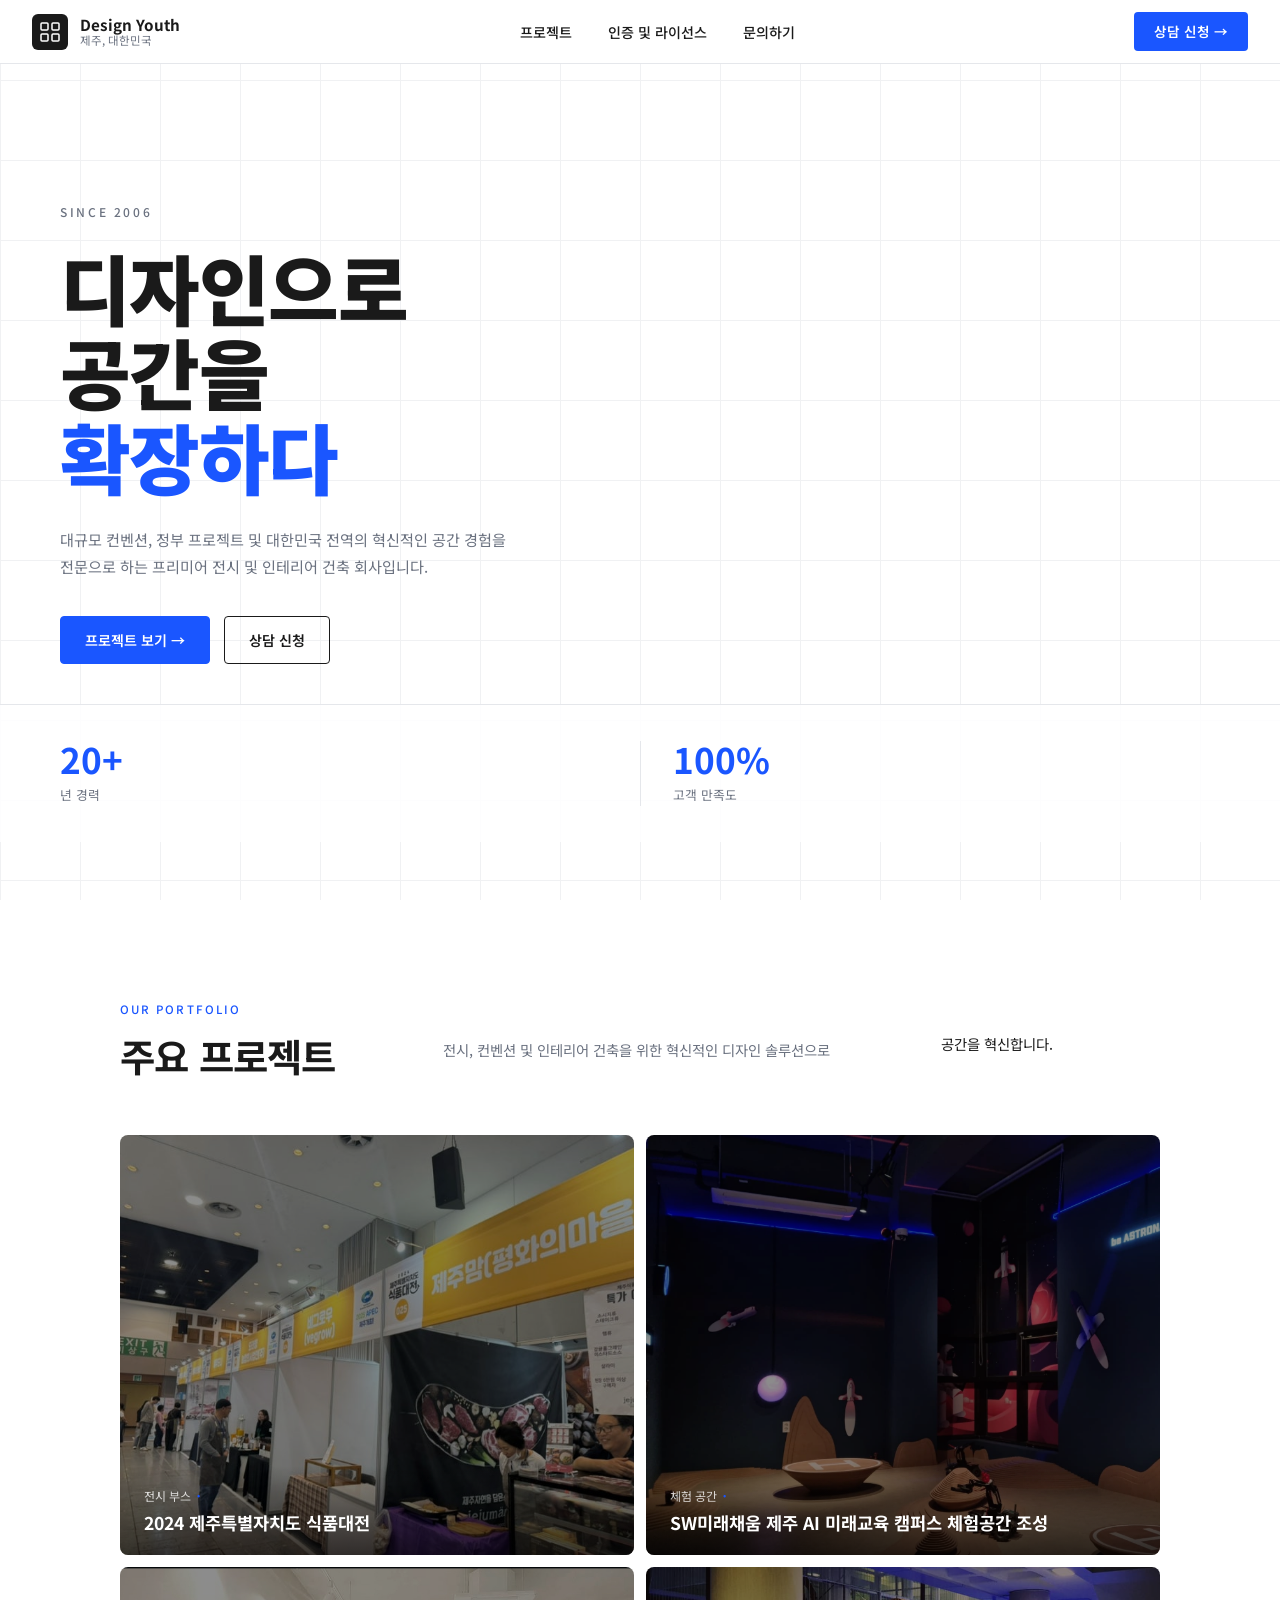
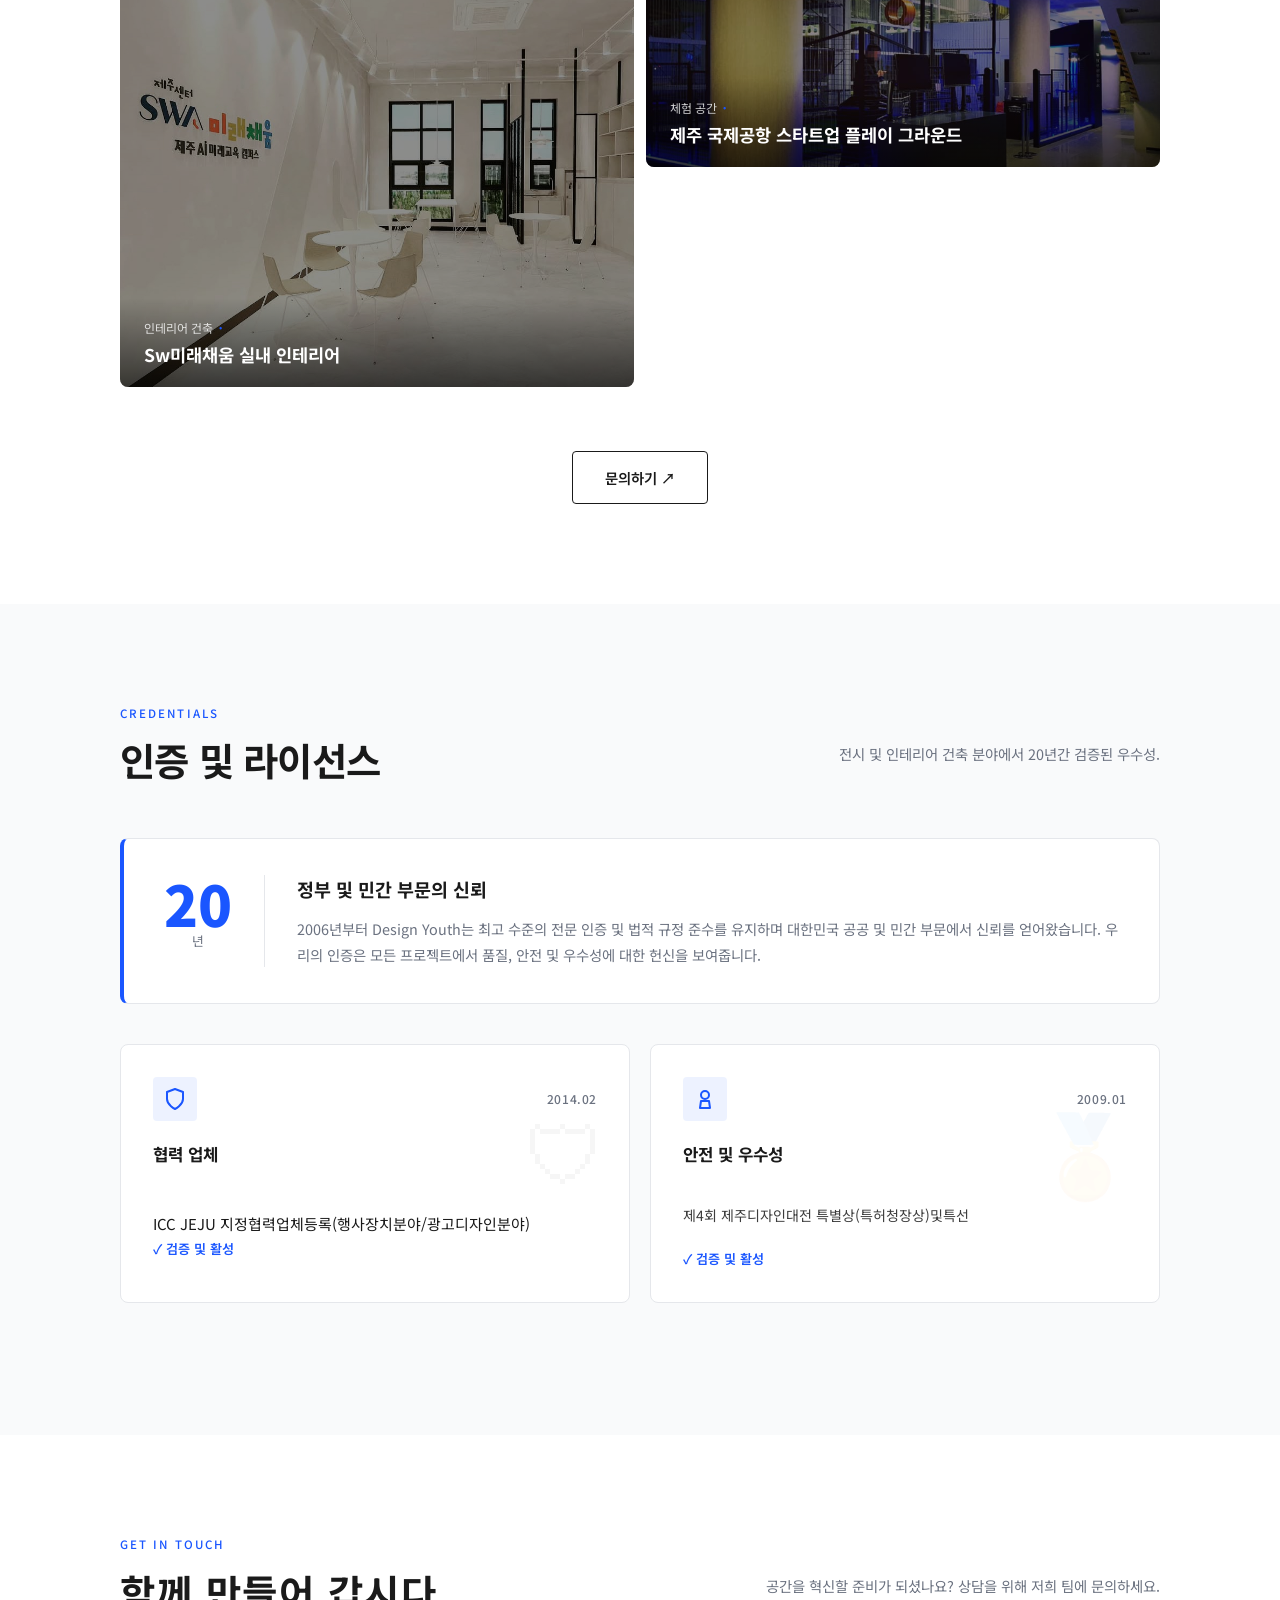
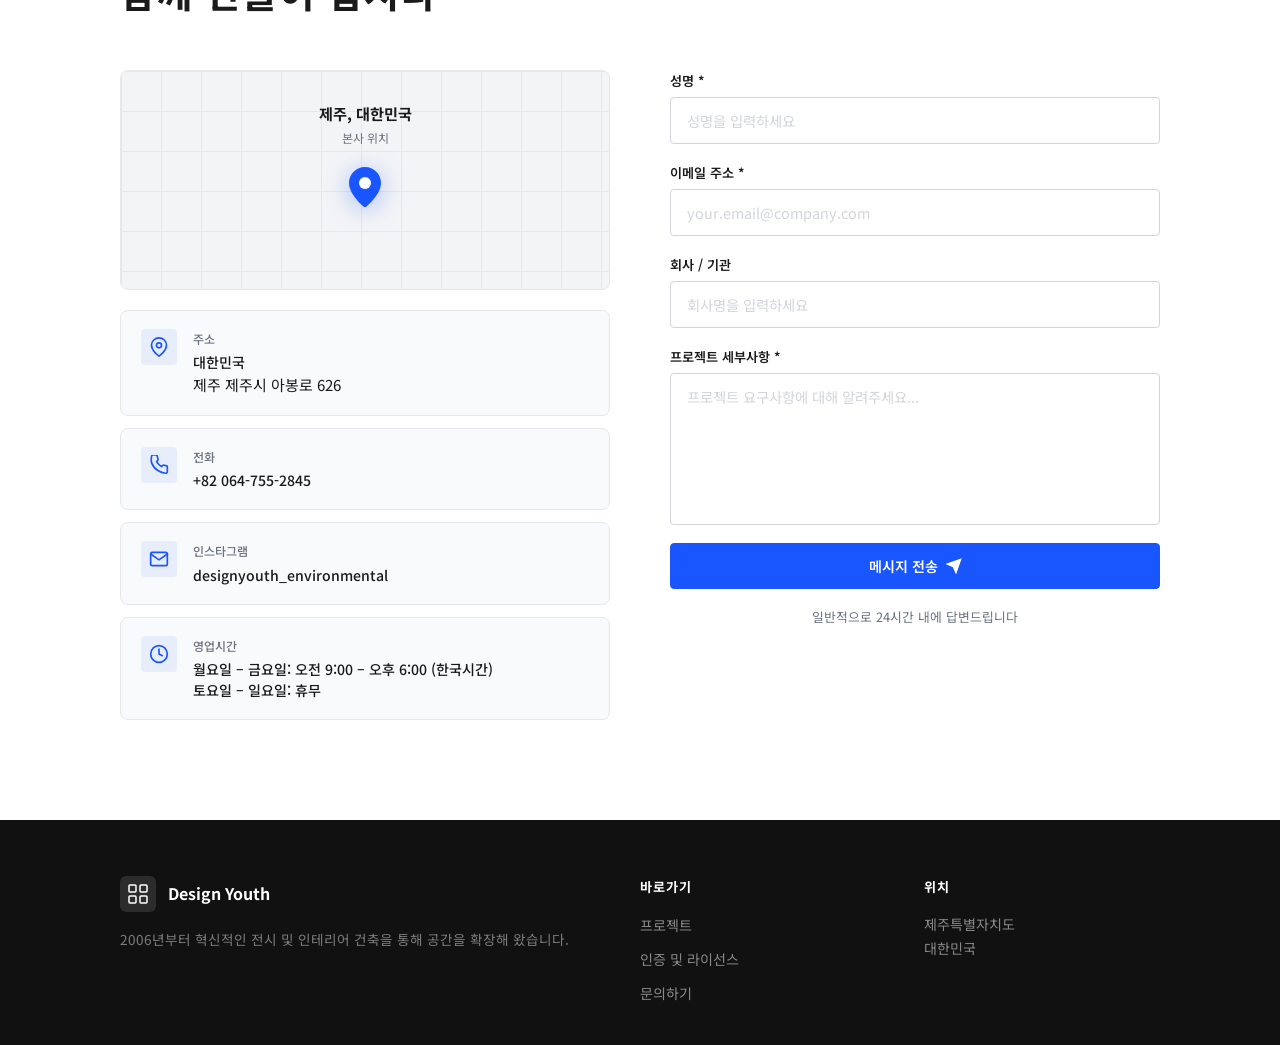
==== commit 06b0bf04: "Add files via upload" ====
--- a/index.html
+++ b/index.html
@@ -1,21 +1,906 @@
 <!DOCTYPE html>
-<html lang="ko">
+<html xmlns="http://www.w3.org/1999/xhtml" lang="ko" class="visible">
 <head>
-  <meta charset="UTF-8"/>
-  <meta name="viewport" content="width=device-width, initial-scale=1.0"/>
+  <meta charset="UTF-8" />
+  <meta name="viewport" content="width=device-width, initial-scale=1.0" />
   <title>Design Youth — 디자인으로 공간을 확장하다</title>
-  <link rel="stylesheet" href="style.css"/>
-  <link rel="preconnect" href="https://fonts.googleapis.com">
-  <link rel="preconnect" href="https://fonts.gstatic.com" crossorigin>
-  <link href="https://fonts.googleapis.com/css2?family=Noto+Sans+KR:wght@300;400;500;600;700;900&display=swap" rel="stylesheet">
-</head>
-<body>
+  
+  <link rel="preconnect" href="https://fonts.googleapis.com" />
+  <link rel="preconnect" href="https://fonts.gstatic.com" crossorigin="" />
+  <link href="https://fonts.googleapis.com/css2?family=Noto+Sans+KR:wght@300;400;500;600;700;900&amp;display=swap" rel="stylesheet" />
+<style>/* ===============================================
+   Design Youth — style.css
+   Clean architectural / minimal Korean corporate
+   =============================================== */
+
+*, *::before, *::after { box-sizing: border-box; margin: 0; padding: 0; }
+
+:root {
+  --blue:       #1A56FF;
+  --blue-hover: #0040E0;
+  --dark:       #1A1A1A;
+  --dark-2:     #2C2C2C;
+  --gray-900:   #111111;
+  --gray-700:   #3D3D3D;
+  --gray-500:   #6B7280;
+  --gray-300:   #D1D5DB;
+  --gray-200:   #E5E7EB;
+  --gray-100:   #F3F4F6;
+  --gray-50:    #F9FAFB;
+  --white:      #FFFFFF;
+
+  --font: 'Noto Sans KR', 'Apple SD Gothic Neo', sans-serif;
+
+  --nav-h: 64px;
+  --radius: 4px;
+  --radius-md: 8px;
+  --shadow-card: 0 1px 3px rgba(0,0,0,.08), 0 1px 2px rgba(0,0,0,.05);
+  --shadow-hover: 0 8px 24px rgba(0,0,0,.12);
+  --transition: 0.25s ease;
+}
+
+html { scroll-behavior: smooth; }
+body {
+  font-family: var(--font);
+  color: var(--dark);
+  background: var(--white);
+  line-height: 1.6;
+  font-size: 15px;
+  overflow-x: hidden;
+}
+a { text-decoration: none; color: inherit; }
+ul { list-style: none; }
+img { max-width: 100%; display: block; }
+button { cursor: pointer; font-family: var(--font); }
+
+.container {
+  max-width: 1120px;
+  margin: 0 auto;
+  padding: 0 40px;
+}
+
+/* ─── Typography helpers ──────────────────── */
+.section-label {
+  font-size: 0.72rem;
+  font-weight: 500;
+  letter-spacing: 0.18em;
+  color: var(--blue);
+  text-transform: uppercase;
+  margin-bottom: 14px;
+  display: block;
+}
+.section-title {
+  font-size: clamp(1.75rem, 3vw, 2.4rem);
+  font-weight: 700;
+  color: var(--dark);
+  line-height: 1.2;
+  letter-spacing: -0.02em;
+}
+.section-title--spaced {
+  letter-spacing: 0.04em;
+}
+.section-header {
+  margin-bottom: 56px;
+}
+.section-header__row {
+  display: flex;
+  align-items: flex-start;
+  justify-content: space-between;
+  gap: 40px;
+}
+.section-desc {
+  font-size: 0.9rem;
+  color: var(--gray-500);
+  max-width: 420px;
+  line-height: 1.7;
+  flex-shrink: 0;
+  padding-top: 6px;
+}
+
+/* ─── Buttons ─────────────────────────────── */
+.btn {
+  display: inline-flex;
+  align-items: center;
+  gap: 8px;
+  padding: 12px 24px;
+  font-size: 0.88rem;
+  font-weight: 600;
+  border-radius: var(--radius);
+  border: 1.5px solid transparent;
+  transition: var(--transition);
+  white-space: nowrap;
+  cursor: pointer;
+  font-family: var(--font);
+}
+.btn--blue {
+  background: var(--blue);
+  color: var(--white);
+  border-color: var(--blue);
+}
+.btn--blue:hover { background: var(--blue-hover); border-color: var(--blue-hover); }
+.btn--outline {
+  background: transparent;
+  color: var(--dark);
+  border-color: var(--dark);
+}
+.btn--outline:hover { background: var(--dark); color: var(--white); }
+.btn--outline-dark {
+  background: transparent;
+  color: var(--dark);
+  border: 1.5px solid var(--dark);
+  padding: 14px 32px;
+  font-size: 0.9rem;
+}
+.btn--outline-dark:hover { background: var(--dark); color: var(--white); }
+.btn--full { width: 100%; justify-content: center; }
+
+/* ===============================================
+   NAVBAR
+   =============================================== */
+.nav {
+  position: fixed;
+  top: 0; left: 0; right: 0;
+  z-index: 900;
+  height: var(--nav-h);
+  display: flex;
+  align-items: center;
+  justify-content: space-between;
+  padding: 0 32px;
+  background: rgba(255,255,255,0.96);
+  border-bottom: 1px solid var(--gray-200);
+  backdrop-filter: blur(8px);
+  transition: box-shadow var(--transition);
+}
+.nav.scrolled { box-shadow: 0 2px 12px rgba(0,0,0,.08); }
+
+.nav__brand {
+  display: flex;
+  align-items: center;
+  gap: 12px;
+}
+.nav__logo-icon {
+  width: 36px; height: 36px;
+  background: var(--dark);
+  border-radius: 6px;
+  display: flex;
+  align-items: center;
+  justify-content: center;
+  color: var(--white);
+  flex-shrink: 0;
+}
+.nav__brand-text {
+  display: flex;
+  flex-direction: column;
+  line-height: 1.2;
+}
+.nav__brand-name {
+  font-size: 0.95rem;
+  font-weight: 700;
+  color: var(--dark);
+}
+.nav__brand-loc {
+  font-size: 0.72rem;
+  color: var(--gray-500);
+  font-weight: 400;
+}
+.nav__links {
+  display: flex;
+  align-items: center;
+  gap: 36px;
+}
+.nav__links a {
+  font-size: 0.88rem;
+  font-weight: 500;
+  color: var(--dark);
+  transition: color var(--transition);
+}
+.nav__links a:hover { color: var(--blue); }
+.nav__cta {
+  padding: 9px 20px;
+  background: var(--blue);
+  color: var(--white);
+  border-radius: var(--radius);
+  font-size: 0.85rem;
+  font-weight: 600;
+  transition: background var(--transition);
+}
+.nav__cta:hover { background: var(--blue-hover); }
+.nav__hamburger {
+  display: none;
+  flex-direction: column;
+  gap: 5px;
+  background: none;
+  border: none;
+  padding: 4px;
+}
+.nav__hamburger span {
+  display: block;
+  width: 22px; height: 2px;
+  background: var(--dark);
+  border-radius: 2px;
+}
+
+/* Mobile menu */
+.mobile-menu {
+  display: none;
+  position: fixed;
+  inset: 0;
+  background: var(--white);
+  z-index: 950;
+  flex-direction: column;
+  align-items: center;
+  justify-content: center;
+  gap: 0;
+}
+.mobile-menu.open { display: flex; }
+.mobile-menu__close {
+  position: absolute;
+  top: 20px; right: 24px;
+  background: none;
+  border: none;
+  font-size: 1.4rem;
+  color: var(--dark);
+}
+.mobile-menu ul { text-align: center; }
+.mobile-menu ul li { margin: 18px 0; }
+.mobile-menu ul li a {
+  font-size: 1.5rem;
+  font-weight: 700;
+  color: var(--dark);
+}
+.mobile-menu__cta {
+  display: inline-block;
+  margin-top: 12px;
+  padding: 12px 28px;
+  background: var(--blue) !important;
+  color: var(--white) !important;
+  border-radius: var(--radius);
+  font-size: 1rem !important;
+}
+
+/* ===============================================
+   HERO
+   =============================================== */
+.hero {
+  min-height: 100vh;
+  padding-top: var(--nav-h);
+  background: var(--white);
+  position: relative;
+  overflow: hidden;
+  display: flex;
+  flex-direction: column;
+  justify-content: center;
+}
+.hero__grid-bg {
+  position: absolute;
+  inset: 0;
+  background-image:
+    linear-gradient(var(--gray-200) 1px, transparent 1px),
+    linear-gradient(90deg, var(--gray-200) 1px, transparent 1px);
+  background-size: 80px 80px;
+  opacity: 0.55;
+}
+.hero__content {
+  position: relative;
+  z-index: 1;
+  padding: 80px 60px 40px;
+  max-width: 700px;
+  animation: fadeUp 0.8s ease both;
+}
+.hero__since {
+  font-size: 0.75rem;
+  font-weight: 500;
+  letter-spacing: 0.22em;
+  color: var(--gray-500);
+  margin-bottom: 24px;
+}
+.hero__title {
+  font-size: clamp(2.8rem, 6vw, 5rem);
+  font-weight: 900;
+  line-height: 1.1;
+  color: var(--dark);
+  letter-spacing: -0.02em;
+  margin-bottom: 28px;
+}
+.hero__title--blue { color: var(--blue); }
+.hero__desc {
+  font-size: 0.95rem;
+  color: var(--gray-500);
+  line-height: 1.75;
+  margin-bottom: 36px;
+  max-width: 480px;
+}
+.hero__actions {
+  display: flex;
+  gap: 14px;
+  flex-wrap: wrap;
+}
+.hero__stats {
+  position: relative;
+  z-index: 1;
+  display: flex;
+  gap: 0;
+  padding: 36px 60px;
+  border-top: 1px solid var(--gray-200);
+  background: rgba(255,255,255,0.85);
+  animation: fadeUp 0.8s 0.15s ease both;
+}
+.hero__stat {
+  flex: 1;
+  padding: 0 32px 0 0;
+  border-right: 1px solid var(--gray-200);
+  margin-right: 32px;
+}
+.hero__stat:last-child { border-right: none; margin-right: 0; padding-right: 0; }
+.hero__stat-num {
+  display: block;
+  font-size: clamp(1.6rem, 3vw, 2.2rem);
+  font-weight: 700;
+  color: var(--blue);
+  line-height: 1;
+  margin-bottom: 6px;
+}
+.hero__stat-label {
+  font-size: 0.8rem;
+  color: var(--gray-500);
+  font-weight: 400;
+}
+
+/* ===============================================
+   PORTFOLIO
+   =============================================== */
+.portfolio {
+  padding: 100px 0;
+  background: var(--white);
+}
+.portfolio__grid {
+  display: grid;
+  grid-template-columns: 1fr 1fr;
+  grid-template-rows: auto auto;
+  gap: 12px;
+  margin-bottom: 48px;
+}
+/* Row 1 */
+.portfolio__item--large {
+  grid-row: 1;
+}
+/* Row 2 layout: col 1 = tall spanning rows, col 2&amp;3 = smaller */
+.portfolio__item--tall {
+  grid-column: 1;
+  grid-row: 2 / 4;
+}
+.portfolio__item {
+  position: relative;
+  border-radius: var(--radius-md);
+  overflow: hidden;
+  cursor: pointer;
+}
+.portfolio__item--large { height: 420px; }
+.portfolio__item--tall  { height: 100%; min-height: 420px; }
+.portfolio__item:not(.portfolio__item--large):not(.portfolio__item--tall) { height: 200px; }
+
+.portfolio__img-wrap { width: 100%; height: 100%; }
+.portfolio__img {
+  width: 100%; height: 100%;
+  background-size: cover;
+  background-position: center;
+  transition: transform 0.5s ease;
+  filter: brightness(0.55);
+}
+.portfolio__item:hover .portfolio__img { transform: scale(1.04); filter: brightness(0.45); }
+
+/* Placeholder gradient colors for images */
+.portfolio__img--1 { background-color: #4A6FA5; background-image: linear-gradient(135deg, #4A6FA5 0%, #2d4a73 100%); }
+.portfolio__img--2 { background-color: #c8c8c8; background-image: linear-gradient(135deg, #d0d0d0 0%, #a8a8a8 100%); }
+.portfolio__img--3 { background-color: #C9A84C; background-image: linear-gradient(135deg, #C9A84C 0%, #8a6e2e 100%); }
+.portfolio__img--4 { background-color: #dcdcdc; background-image: linear-gradient(135deg, #e0e0e0 0%, #b0b0b0 100%); }
+.portfolio__img--5 { background-color: #2a2a2a; background-image: linear-gradient(135deg, #3a3a3a 0%, #1a1a1a 100%); }
+.portfolio__img--6 { background-color: #c0c0c0; background-image: linear-gradient(135deg, #d4d4d4 0%, #969696 100%); }
+
+.portfolio__overlay {
+  position: absolute;
+  bottom: 0; left: 0; right: 0;
+  padding: 20px 24px;
+  background: linear-gradient(to top, rgba(0,0,0,.6) 0%, transparent 100%);
+}
+.portfolio__meta {
+  display: flex;
+  align-items: center;
+  gap: 6px;
+  margin-bottom: 6px;
+}
+.portfolio__tag, .portfolio__year {
+  font-size: 0.75rem;
+  color: rgba(255,255,255,.8);
+  font-weight: 400;
+}
+.portfolio__dot { color: var(--blue); font-size: 0.6rem; }
+.portfolio__title {
+  font-size: 1.1rem;
+  font-weight: 700;
+  color: var(--white);
+  line-height: 1.3;
+}
+.portfolio__footer { text-align: center; padding-top: 16px; }
+
+/* ===============================================
+   CREDENTIALS
+   =============================================== */
+.credentials {
+  padding: 100px 0;
+  background: var(--gray-50);
+}
+.credentials__intro {
+  display: flex;
+  align-items: flex-start;
+  gap: 32px;
+  padding: 36px 40px;
+  background: var(--white);
+  border: 1px solid var(--gray-200);
+  border-radius: var(--radius-md);
+  margin-bottom: 40px;
+  border-left: 4px solid var(--blue);
+}
+.credentials__intro-year {
+  display: flex;
+  flex-direction: column;
+  align-items: center;
+  flex-shrink: 0;
+}
+.credentials__big-num {
+  font-size: 3.5rem;
+  font-weight: 900;
+  color: var(--blue);
+  line-height: 1;
+}
+.credentials__big-unit {
+  font-size: 0.8rem;
+  color: var(--gray-500);
+}
+.credentials__intro-divider {
+  width: 1px;
+  background: var(--gray-200);
+  align-self: stretch;
+  flex-shrink: 0;
+}
+.credentials__intro-text h3 {
+  font-size: 1.15rem;
+  font-weight: 700;
+  color: var(--dark);
+  margin-bottom: 12px;
+}
+.credentials__intro-text p {
+  font-size: 0.9rem;
+  color: var(--gray-500);
+  line-height: 1.75;
+}
+.credentials__grid {
+  display: grid;
+  grid-template-columns: 1fr 1fr;
+  gap: 20px;
+  margin-bottom: 32px;
+}
+.credential-card {
+  background: var(--white);
+  border: 1px solid var(--gray-200);
+  border-radius: var(--radius-md);
+  padding: 32px;
+  position: relative;
+  overflow: hidden;
+  transition: box-shadow var(--transition);
+}
+.credential-card:hover { box-shadow: var(--shadow-hover); }
+.credential-card__top {
+  display: flex;
+  align-items: center;
+  justify-content: space-between;
+  margin-bottom: 20px;
+}
+.credential-card__icon {
+  width: 44px; height: 44px;
+  background: rgba(26,86,255,.08);
+  border-radius: var(--radius);
+  display: flex;
+  align-items: center;
+  justify-content: center;
+}
+.credential-card__est {
+  font-size: 0.75rem;
+  color: var(--gray-500);
+  font-weight: 500;
+  letter-spacing: 0.05em;
+}
+.credential-card__bg-icon {
+  position: absolute;
+  right: 24px; top: 40px;
+  font-size: 5rem;
+  opacity: 0.04;
+  pointer-events: none;
+  user-select: none;
+}
+.credential-card h4 {
+  font-size: 1.05rem;
+  font-weight: 700;
+  color: var(--dark);
+  margin-bottom: 4px;
+}
+.credential-card__code {
+  font-size: 0.78rem;
+  color: var(--gray-500);
+  font-family: monospace;
+  margin-bottom: 12px;
+  letter-spacing: 0.02em;
+}
+.credential-card__desc {
+  font-size: 0.88rem;
+  color: var(--gray-700);
+  line-height: 1.6;
+  margin-bottom: 20px;
+}
+.credential-card__verify {
+  font-size: 0.82rem;
+  color: var(--blue);
+  font-weight: 600;
+  display: inline-flex;
+  align-items: center;
+  gap: 4px;
+  transition: opacity var(--transition);
+}
+.credential-card__verify:hover { opacity: 0.75; }
+
+/* Stats bar */
+.credentials__stats {
+  background: var(--dark-2);
+  border-radius: var(--radius-md);
+  padding: 36px 48px;
+  display: flex;
+  gap: 80px;
+}
+.credentials__stat-num {
+  display: block;
+  font-size: 2.4rem;
+  font-weight: 900;
+  color: var(--white);
+  line-height: 1;
+  margin-bottom: 6px;
+}
+.credentials__stat-label {
+  font-size: 0.82rem;
+  color: rgba(255,255,255,.5);
+}
+
+/* ===============================================
+   CONTACT
+   =============================================== */
+.contact {
+  padding: 100px 0;
+  background: var(--white);
+}
+.contact__grid {
+  display: grid;
+  grid-template-columns: 1fr 1fr;
+  gap: 60px;
+  align-items: start;
+}
+.contact__map {
+  height: 220px;
+  background: var(--gray-100);
+  border: 1px solid var(--gray-200);
+  border-radius: var(--radius-md);
+  position: relative;
+  overflow: hidden;
+  margin-bottom: 20px;
+  display: flex;
+  align-items: center;
+  justify-content: center;
+}
+.contact__map-grid {
+  position: absolute;
+  inset: 0;
+  background-image:
+    linear-gradient(var(--gray-200) 1px, transparent 1px),
+    linear-gradient(90deg, var(--gray-200) 1px, transparent 1px);
+  background-size: 40px 40px;
+}
+.contact__map-label {
+  position: absolute;
+  text-align: center;
+  top: 30px;
+}
+.contact__map-label span {
+  display: block;
+  font-weight: 700;
+  font-size: 0.95rem;
+  color: var(--dark);
+}
+.contact__map-label small {
+  font-size: 0.75rem;
+  color: var(--gray-500);
+}
+.contact__map-pin {
+  position: relative;
+  z-index: 1;
+  margin-top: 20px;
+  filter: drop-shadow(0 4px 12px rgba(26,86,255,.35));
+}
+.contact__info-cards {
+  display: flex;
+  flex-direction: column;
+  gap: 12px;
+}
+.contact__info-card {
+  display: flex;
+  align-items: flex-start;
+  gap: 16px;
+  padding: 18px 20px;
+  background: var(--gray-50);
+  border: 1px solid var(--gray-200);
+  border-radius: var(--radius-md);
+}
+.contact__info-icon {
+  width: 36px; height: 36px;
+  background: rgba(26,86,255,.08);
+  border-radius: var(--radius);
+  display: flex;
+  align-items: center;
+  justify-content: center;
+  flex-shrink: 0;
+}
+.contact__info-label {
+  font-size: 0.75rem;
+  color: var(--gray-500);
+  font-weight: 500;
+  margin-bottom: 4px;
+}
+.contact__info-value {
+  font-size: 0.88rem;
+  color: var(--dark);
+  font-weight: 500;
+  line-height: 1.5;
+}
+.contact__form {
+  display: flex;
+  flex-direction: column;
+  gap: 18px;
+}
+.form-group { display: flex; flex-direction: column; gap: 6px; }
+.form-group label {
+  font-size: 0.82rem;
+  font-weight: 600;
+  color: var(--dark);
+}
+.form-group input,
+.form-group textarea {
+  padding: 12px 16px;
+  border: 1px solid var(--gray-300);
+  border-radius: var(--radius);
+  font-family: var(--font);
+  font-size: 0.9rem;
+  color: var(--dark);
+  background: var(--white);
+  outline: none;
+  transition: border-color var(--transition);
+  resize: none;
+}
+.form-group input:focus,
+.form-group textarea:focus { border-color: var(--blue); }
+.form-group input::placeholder,
+.form-group textarea::placeholder { color: var(--gray-300); }
+.contact__form-note {
+  text-align: center;
+  font-size: 0.8rem;
+  color: var(--gray-500);
+}
+
+/* ===============================================
+   FOOTER
+   =============================================== */
+.footer {
+  background: var(--gray-900);
+  color: rgba(255,255,255,.6);
+  padding: 56px 0 40px;
+}
+.footer__grid {
+  display: grid;
+  grid-template-columns: 2fr 1fr 1fr;
+  gap: 48px;
+}
+.footer__logo {
+  display: flex;
+  align-items: center;
+  gap: 12px;
+  margin-bottom: 16px;
+}
+.footer__logo-icon {
+  width: 36px; height: 36px;
+  background: var(--dark-2);
+  border-radius: 6px;
+  display: flex;
+  align-items: center;
+  justify-content: center;
+}
+.footer__logo span {
+  font-size: 1rem;
+  font-weight: 700;
+  color: var(--white);
+}
+.footer__brand p {
+  font-size: 0.85rem;
+  line-height: 1.7;
+  color: rgba(255,255,255,.45);
+}
+.footer__links h5,
+.footer__location h5 {
+  font-size: 0.82rem;
+  font-weight: 700;
+  color: var(--white);
+  text-transform: uppercase;
+  letter-spacing: 0.08em;
+  margin-bottom: 16px;
+}
+.footer__links ul { display: flex; flex-direction: column; gap: 10px; }
+.footer__links ul a {
+  font-size: 0.88rem;
+  color: rgba(255,255,255,.5);
+  transition: color var(--transition);
+}
+.footer__links ul a:hover { color: var(--white); }
+.footer__location p {
+  font-size: 0.88rem;
+  color: rgba(255,255,255,.5);
+  line-height: 1.7;
+}
+
+/* ===============================================
+   EDIT TOOLBAR
+   =============================================== */
+.edit-toolbar {
+  position: fixed;
+  bottom: 28px;
+  right: 28px;
+  z-index: 1000;
+  display: flex;
+  flex-direction: column;
+  gap: 10px;
+  align-items: flex-end;
+}
+.edit-toolbar__toggle {
+  padding: 12px 20px;
+  background: var(--dark);
+  color: var(--white);
+  border: none;
+  border-radius: var(--radius-md);
+  font-size: 0.88rem;
+  font-weight: 600;
+  box-shadow: 0 4px 16px rgba(0,0,0,.2);
+  transition: var(--transition);
+}
+.edit-toolbar__toggle:hover { background: var(--dark-2); }
+.edit-toolbar__toggle.active {
+  background: var(--blue);
+}
+.edit-toolbar__download {
+  padding: 12px 20px;
+  background: #16a34a;
+  color: var(--white);
+  border: none;
+  border-radius: var(--radius-md);
+  font-size: 0.88rem;
+  font-weight: 600;
+  box-shadow: 0 4px 16px rgba(0,0,0,.2);
+  transition: var(--transition);
+}
+.edit-toolbar__download:hover { background: #15803d; transform: translateY(-1px); }
+
+/* ─── Edit mode highlights ─────────────────── */
+body.edit-mode [data-editable] {
+  outline: 1.5px dashed rgba(26,86,255,.45);
+  outline-offset: 2px;
+  border-radius: 2px;
+  cursor: text;
+  min-width: 16px;
+  min-height: 1em;
+}
+body.edit-mode [data-editable]:hover  { outline-color: var(--blue); background: rgba(26,86,255,.04); }
+body.edit-mode [data-editable]:focus  { outline: 2px solid var(--blue); background: rgba(26,86,255,.06); }
+
+body.edit-mode [data-editable-block] {
+  position: relative;
+}
+body.edit-mode [data-editable-block] .del-btn {
+  display: flex;
+}
+.del-btn {
+  display: none;
+  position: absolute;
+  top: 6px; right: 6px;
+  width: 24px; height: 24px;
+  background: #ef4444;
+  color: var(--white);
+  border: none;
+  border-radius: 50%;
+  font-size: 0.7rem;
+  font-weight: 700;
+  align-items: center;
+  justify-content: center;
+  z-index: 20;
+  transition: background var(--transition);
+  cursor: pointer;
+}
+.del-btn:hover { background: #dc2626; }
+
+/* Toast */
+.toast {
+  position: fixed;
+  bottom: 88px; right: 28px;
+  background: var(--dark);
+  color: var(--white);
+  padding: 11px 18px;
+  border-radius: var(--radius);
+  font-size: 0.85rem;
+  font-weight: 500;
+  z-index: 1100;
+  opacity: 0;
+  transform: translateY(8px);
+  transition: opacity .3s, transform .3s;
+  pointer-events: none;
+  border-left: 3px solid var(--blue);
+}
+.toast.show { opacity: 1; transform: translateY(0); }
+
+/* ===============================================
+   ANIMATIONS
+   =============================================== */
+@keyframes fadeUp {
+  from { opacity: 0; transform: translateY(24px); }
+  to   { opacity: 1; transform: translateY(0); }
+}
+.reveal {
+  opacity: 0;
+  transform: translateY(20px);
+  transition: opacity .6s ease, transform .6s ease;
+}
+.reveal.visible { opacity: 1; transform: translateY(0); }
+
+/* ===============================================
+   RESPONSIVE
+   =============================================== */
+@media (max-width: 900px) {
+  .section-header__row { flex-direction: column; gap: 12px; }
+  .portfolio__grid {
+    grid-template-columns: 1fr;
+  }
+  .portfolio__item--large { height: 280px; }
+  .portfolio__item--tall { min-height: 280px; }
+  .portfolio__item { height: 220px; }
+  .portfolio__item[style] { grid-column: auto !important; }
+  .credentials__grid { grid-template-columns: 1fr; }
+  .contact__grid { grid-template-columns: 1fr; }
+  .footer__grid { grid-template-columns: 1fr; gap: 32px; }
+  .hero__stats { flex-wrap: wrap; }
+  .hero__stat { min-width: 40%; }
+  .credentials__stats { flex-wrap: wrap; gap: 40px; }
+}
+@media (max-width: 680px) {
+  .container { padding: 0 20px; }
+  .nav { padding: 0 20px; }
+  .nav__links, .nav__cta { display: none; }
+  .nav__hamburger { display: flex; }
+  .hero__content { padding: 60px 20px 32px; }
+  .hero__stats { padding: 28px 20px; }
+  .portfolio__grid { grid-template-columns: 1fr; }
+  .credentials__intro { flex-direction: column; }
+  .credentials__intro-divider { width: 100%; height: 1px; }
+  .edit-toolbar { right: 16px; bottom: 16px; }
+}
+</style><style>.edit-toolbar{display:none!important}.toast{display:none!important}</style></head>
+<body class="">
 
 <!-- ========== NAVBAR ========== -->
 <nav class="nav" id="navbar">
   <div class="nav__brand">
     <div class="nav__logo-icon">
-      <svg width="20" height="20" viewBox="0 0 20 20" fill="none">
+      <svg xmlns="http://www.w3.org/2000/svg" width="20" height="20" viewBox="0 0 20 20" fill="none">
         <rect x="1" y="1" width="7" height="7" rx="1" stroke="currentColor" stroke-width="1.5"/>
         <rect x="12" y="1" width="7" height="7" rx="1" stroke="currentColor" stroke-width="1.5"/>
         <rect x="1" y="12" width="7" height="7" rx="1" stroke="currentColor" stroke-width="1.5"/>
@@ -23,16 +908,16 @@
       </svg>
     </div>
     <div class="nav__brand-text">
-      <span class="nav__brand-name" data-editable>Design Youth</span>
-      <span class="nav__brand-loc" data-editable>제주, 대한민국</span>
+      <span class="nav__brand-name" spellcheck="false">Design Youth</span>
+      <span class="nav__brand-loc" spellcheck="false">제주, 대한민국</span>
     </div>
   </div>
   <ul class="nav__links">
-    <li><a href="#portfolio" data-editable>프로젝트</a></li>
-    <li><a href="#credentials" data-editable>인증 및 라이선스</a></li>
-    <li><a href="#contact" data-editable>문의하기</a></li>
+    <li><a href="#portfolio" spellcheck="false">프로젝트</a></li>
+    <li><a href="#credentials" spellcheck="false">인증 및 라이선스</a></li>
+    <li><a href="#contact" spellcheck="false">문의하기</a></li>
   </ul>
-  <a href="#contact" class="nav__cta" data-editable>상담 신청 →</a>
+  <a href="#contact" class="nav__cta" spellcheck="false">상담 신청 →</a>
   <button class="nav__hamburger" id="hamburger">
     <span></span><span></span><span></span>
   </button>
@@ -53,37 +938,32 @@
 <section class="hero" id="home">
   <div class="hero__grid-bg"></div>
   <div class="hero__content">
-    <p class="hero__since" data-editable>SINCE 2004</p>
+    <p class="hero__since" spellcheck="false">SINCE 2006</p>
     <h1 class="hero__title">
-      <span data-editable>디자인으로</span><br>
-      <span data-editable>공간을</span><br>
-      <span class="hero__title--blue" data-editable>확장하다</span>
+      <span spellcheck="false">디자인으로</span><br />
+      <span spellcheck="false">공간을</span><br />
+      <span class="hero__title--blue" spellcheck="false">확장하다</span>
     </h1>
-    <p class="hero__desc" data-editable>
-      대규모 컨벤션, 정부 프로젝트 및 대한민국 전역의 혁신적인 공간 경험을 전문으로<br>
-      하는 프리미어 전시 및 인테리어 건축 회사입니다.
-    </p>
+    <p class="hero__desc" spellcheck="false">
+      대규모 컨벤션, 정부 프로젝트 및 대한민국 전역의 혁신적인 공간 경험을 <br>전문으로 하는 프리미어 전시 및 인테리어 건축 회사입니다.
+      
+      <div>
+    </div></p>
     <div class="hero__actions">
-      <a href="#portfolio" class="btn btn--blue" data-editable>프로젝트 보기 →</a>
-      <a href="#contact" class="btn btn--outline" data-editable>상담 신청</a>
+      <a href="#portfolio" class="btn btn--blue" spellcheck="false">프로젝트 보기 →</a>
+      <a href="#contact" class="btn btn--outline" spellcheck="false">상담 신청</a>
     </div>
   </div>
   <div class="hero__stats">
-    <div class="hero__stat" data-editable-block>
-      <span class="hero__stat-num" data-editable>20+</span>
-      <span class="hero__stat-label" data-editable>년 경력</span>
-    </div>
-    <div class="hero__stat" data-editable-block>
-      <span class="hero__stat-num" data-editable>500+</span>
-      <span class="hero__stat-label" data-editable>완료된 프로젝트</span>
-    </div>
-    <div class="hero__stat" data-editable-block>
-      <span class="hero__stat-num" data-editable>150+</span>
-      <span class="hero__stat-label" data-editable>정부 계약</span>
-    </div>
-    <div class="hero__stat" data-editable-block>
-      <span class="hero__stat-num" data-editable>100%</span>
-      <span class="hero__stat-label" data-editable>고객 만족도</span>
+    <div class="hero__stat reveal visible" style="transition-delay: 0s;">
+      <span class="hero__stat-num" spellcheck="false">20+</span>
+      <span class="hero__stat-label" spellcheck="false">년 경력</span>
+    </div>
+    
+    
+    <div class="hero__stat reveal visible" style="transition-delay: 0.15s;">
+      <span class="hero__stat-num" spellcheck="false">100%</span>
+      <span class="hero__stat-label" spellcheck="false">고객 만족도</span>
     </div>
   </div>
 </section>
@@ -92,99 +972,75 @@
 <section class="portfolio" id="portfolio">
   <div class="container">
     <div class="section-header">
-      <div class="section-label" data-editable>OUR PORTFOLIO</div>
+      <div class="section-label" spellcheck="false">OUR PORTFOLIO</div>
       <div class="section-header__row">
-        <h2 class="section-title" data-editable>주요 프로젝트</h2>
-        <p class="section-desc" data-editable>전시, 컨벤션 및 인테리어 건축을 위한 혁신적인 디자인 솔루션으로 공간을 혁신합니다.</p>
+        <h2 class="section-title" spellcheck="false">주요 프로젝트</h2>
+        <p class="section-desc" spellcheck="false">전시, 컨벤션 및 인테리어 건축을 위한 혁신적인 <span style="font-size: 0.9rem;">디자인 솔루션으로 </span><div><span style="font-size: 0.9rem;">공간을 혁신합니다.</span></div></p>
       </div>
     </div>
 
     <div class="portfolio__grid">
       <!-- Row 1: 2 cols -->
-      <div class="portfolio__item portfolio__item--large" data-editable-block>
+      <div class="portfolio__item portfolio__item--large reveal visible" style="transition-delay: 0.2s;">
         <div class="portfolio__img-wrap">
-          <div class="portfolio__img portfolio__img--1"></div>
+          <div class="portfolio__img portfolio__img--1" title="클릭하여 이미지 교체" style="cursor: pointer; background-image: url(&quot;[data-uri]&quot;); background-size: cover; background-position: center center;"></div>
         </div>
         <div class="portfolio__overlay">
           <div class="portfolio__meta">
-            <span class="portfolio__tag" data-editable>전시 건축</span>
+            <span class="portfolio__tag" spellcheck="false">전시 부스</span>
             <span class="portfolio__dot">•</span>
-            <span class="portfolio__year" data-editable>2024</span>
-          </div>
-          <h3 class="portfolio__title" data-editable>국립 컨벤션 센터</h3>
+            <span class="portfolio__year" spellcheck="false"><br /></span>
+          </div>
+          <h3 class="portfolio__title" spellcheck="false">2024 제주특별자치도 식품대전</h3>
         </div>
       </div>
-      <div class="portfolio__item portfolio__item--large" data-editable-block>
+      <div class="portfolio__item portfolio__item--large reveal visible" style="transition-delay: 0.25s;">
         <div class="portfolio__img-wrap">
-          <div class="portfolio__img portfolio__img--2"></div>
+          <div class="portfolio__img portfolio__img--2" title="클릭하여 이미지 교체" style="cursor: pointer; background-image: url(&quot;[data-uri]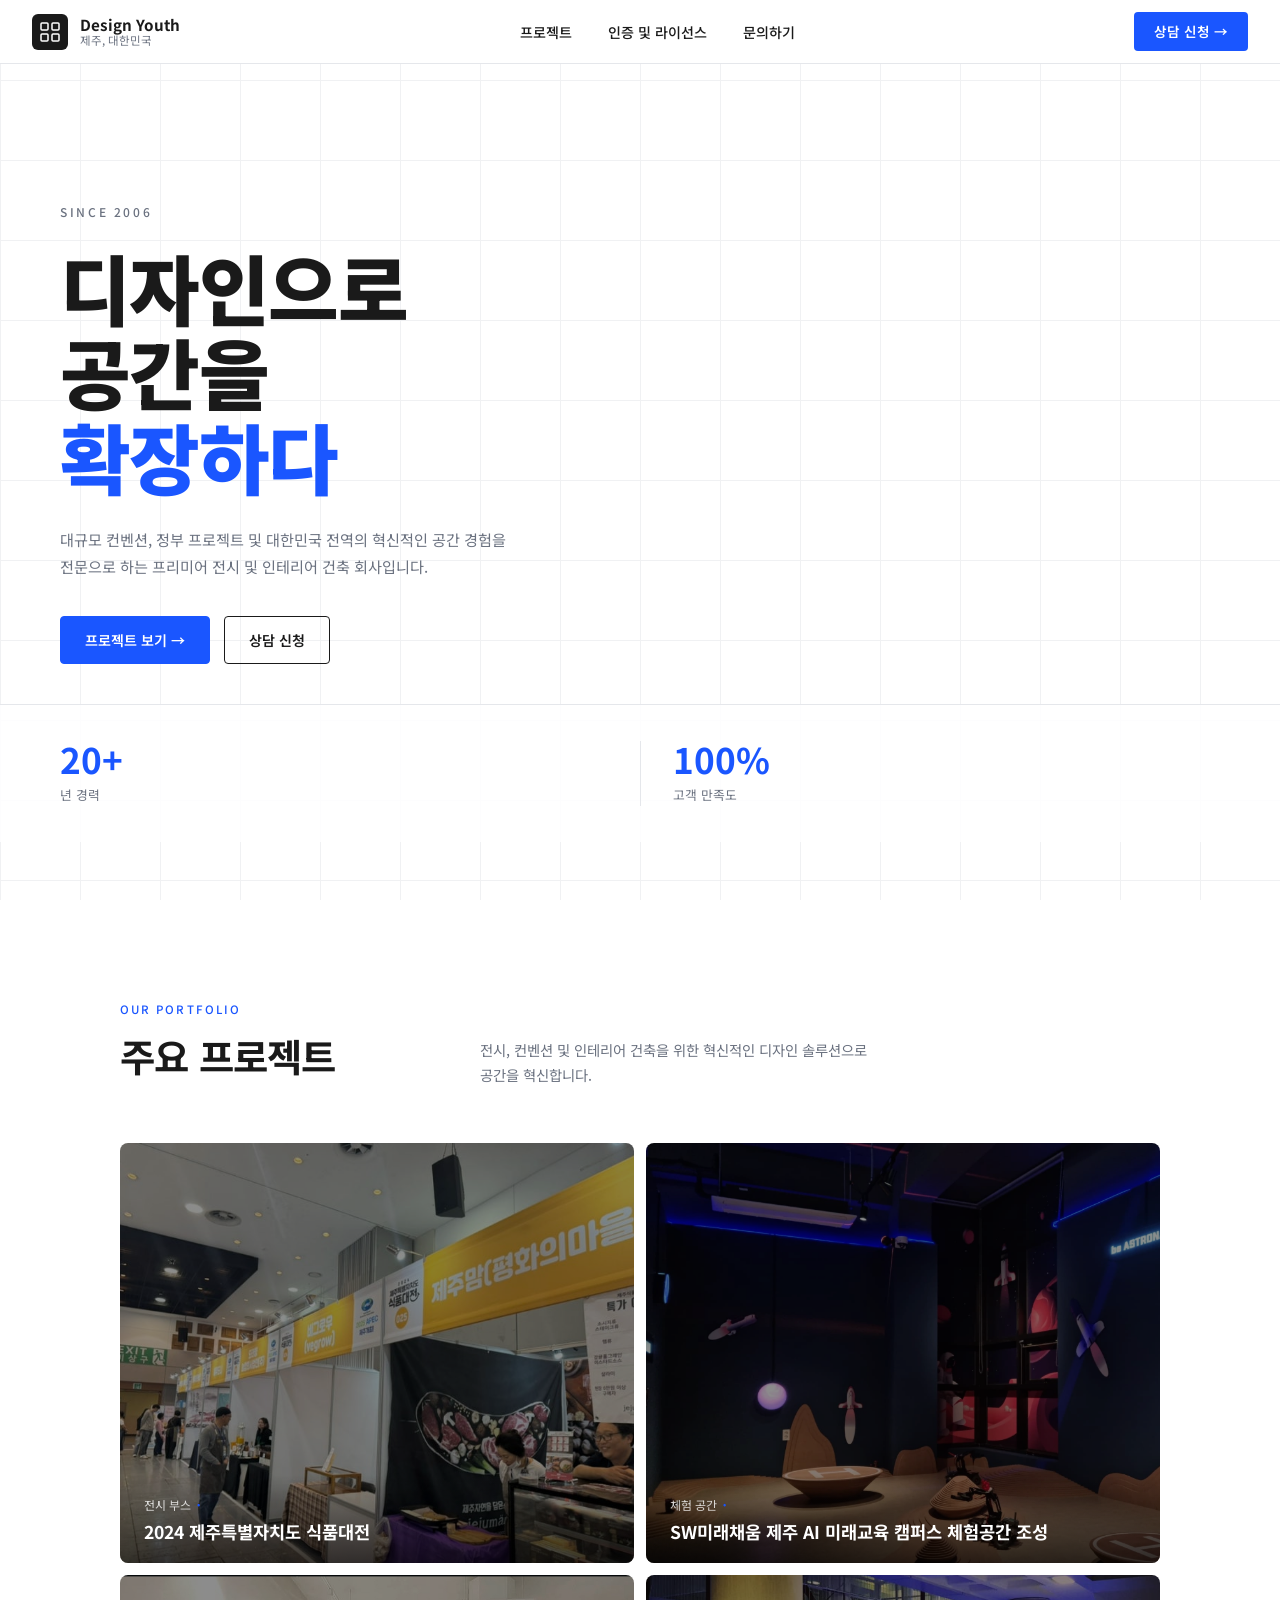
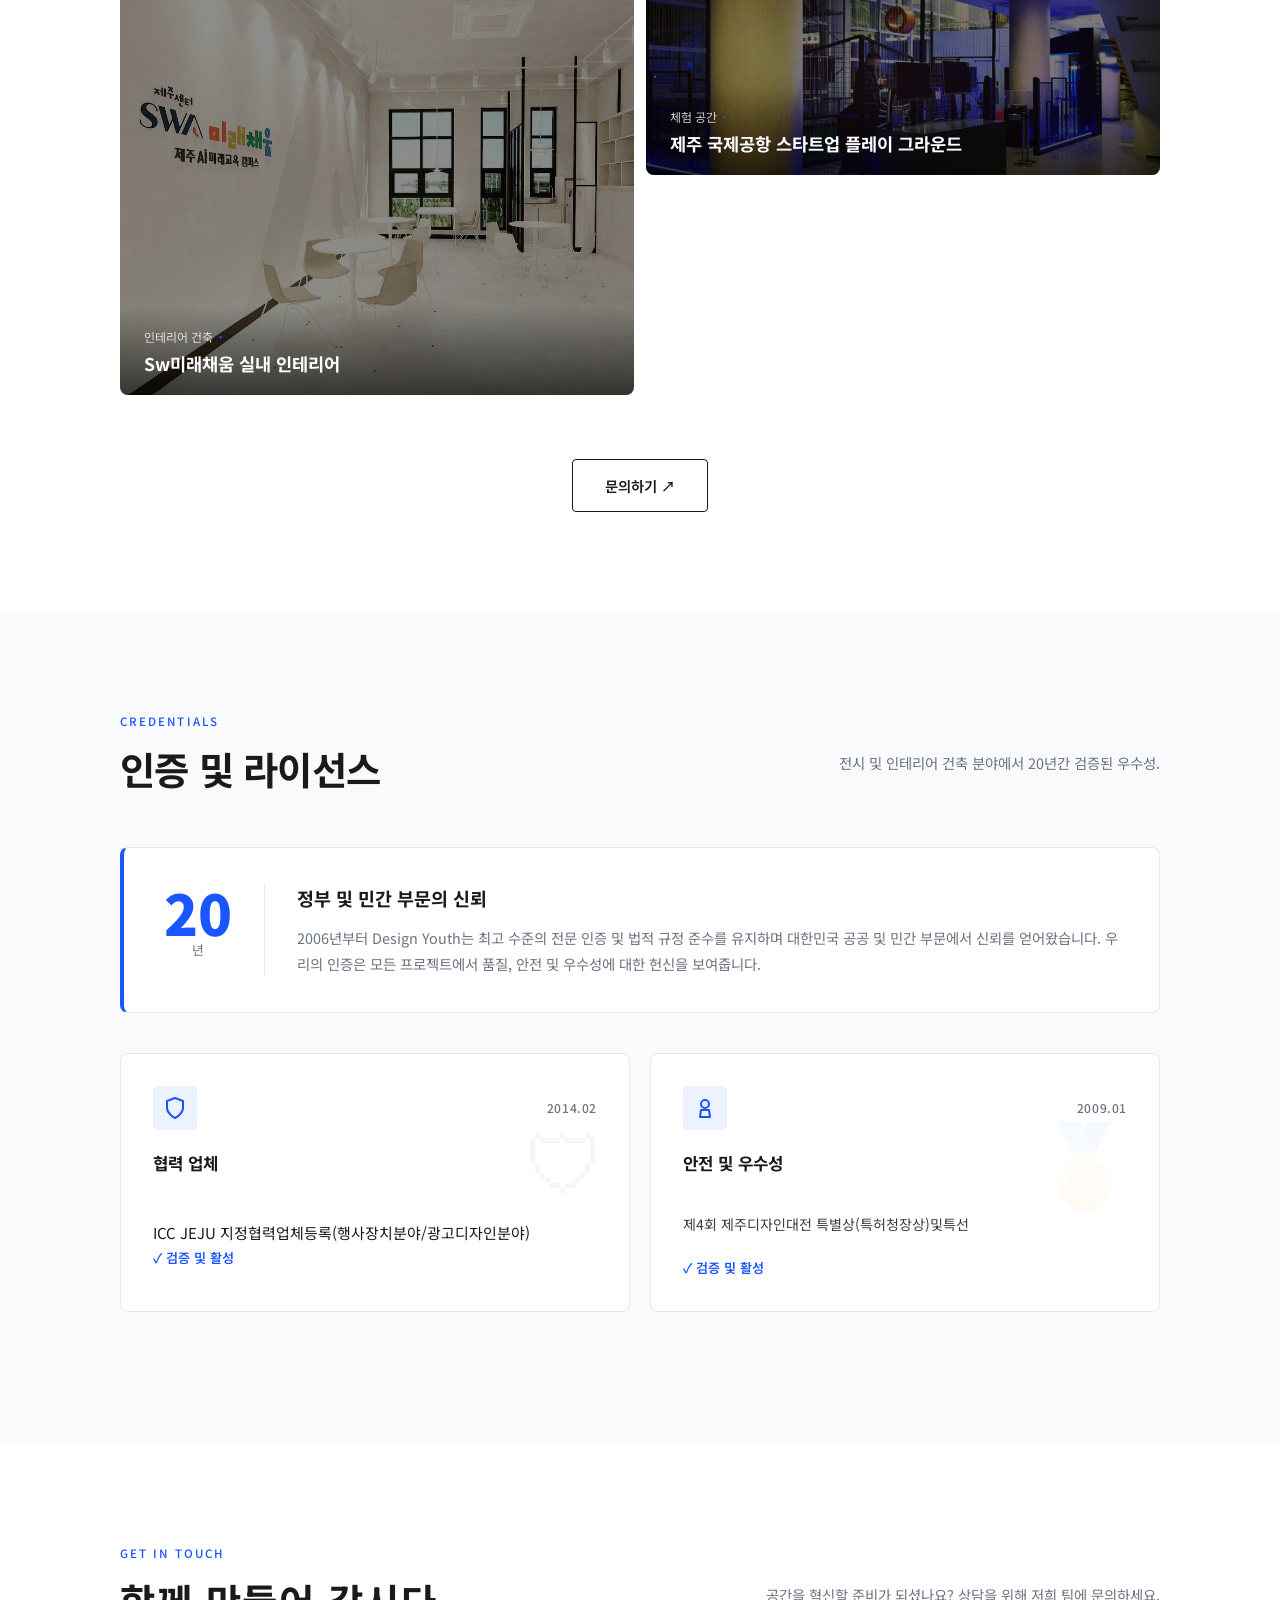
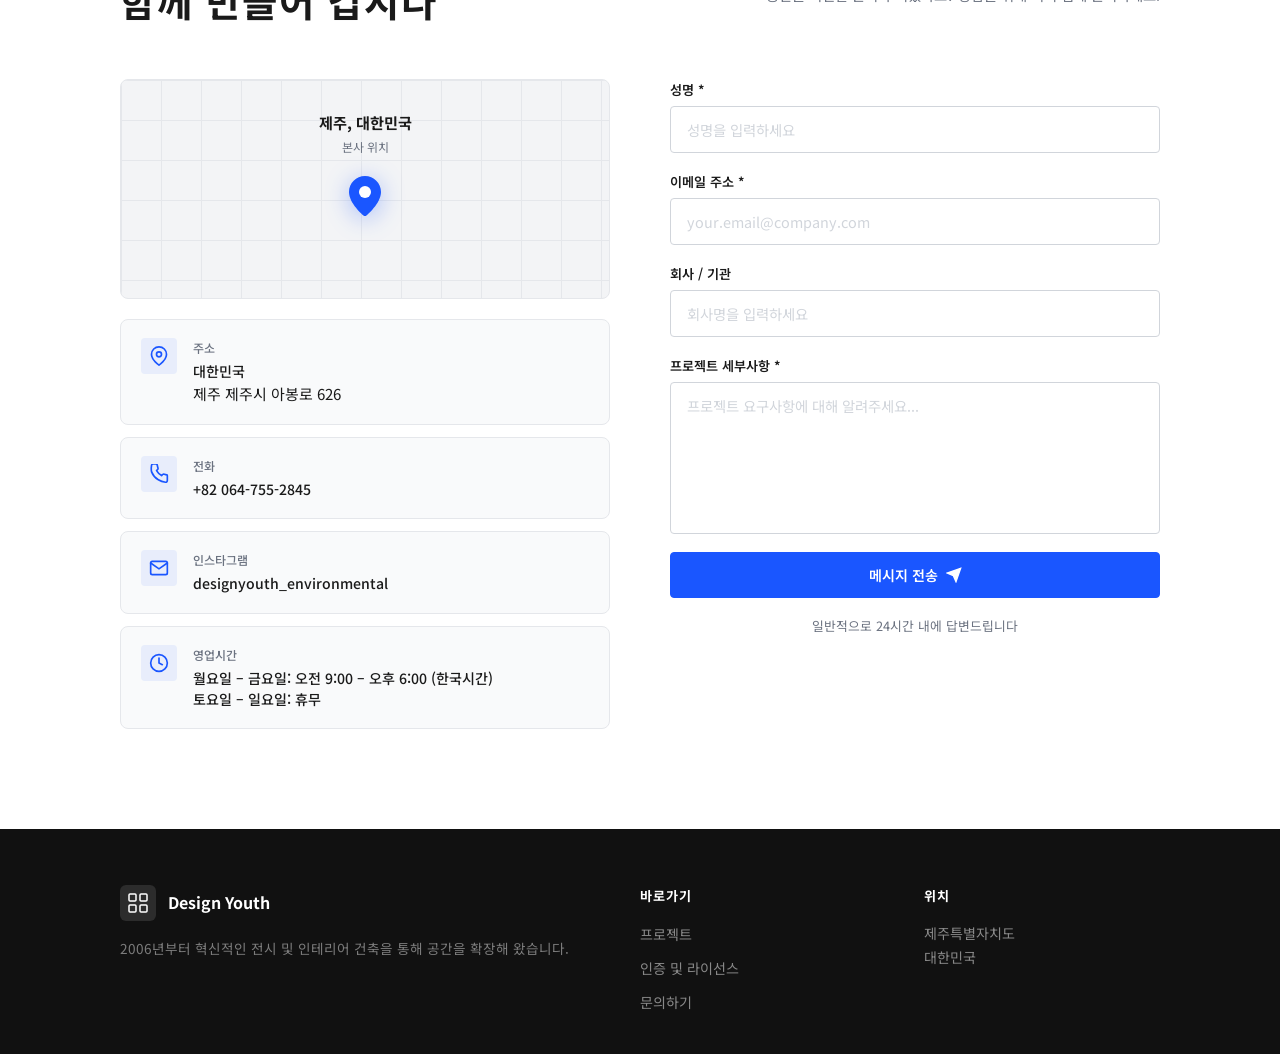
==== commit 7bc4647a: "Add files via upload" ====
--- a/index.html
+++ b/index.html
@@ -975,7 +975,7 @@
       <div class="section-label" spellcheck="false">OUR PORTFOLIO</div>
       <div class="section-header__row">
         <h2 class="section-title" spellcheck="false">주요 프로젝트</h2>
-        <p class="section-desc" spellcheck="false">전시, 컨벤션 및 인테리어 건축을 위한 혁신적인 <span style="font-size: 0.9rem;">디자인 솔루션으로 </span><div><span style="font-size: 0.9rem;">공간을 혁신합니다.</span></div></p>
+        <p class="section-desc" spellcheck="false">전시, 컨벤션 및 인테리어 건축을 위한 혁신적인 <span style="font-size: 0.9rem;">디자인 솔루션으로 <br>공간을 혁신합니다.</span><div><span style="font-size: 0.9rem;"></span></div></p>
       </div>
     </div>
 
@@ -983,7 +983,7 @@
       <!-- Row 1: 2 cols -->
       <div class="portfolio__item portfolio__item--large reveal visible" style="transition-delay: 0.2s;">
         <div class="portfolio__img-wrap">
-          <div class="portfolio__img portfolio__img--1" title="클릭하여 이미지 교체" style="cursor: pointer; background-image: url(&quot;[data-uri]&quot;); background-size: cover; background-position: center center;"></div>
+          <div class="portfolio__img portfolio__img--1" title="" style="cursor: pointer; background-image: url(&quot;[data-uri]&quot;); background-size: cover; background-position: center center;"></div>
         </div>
         <div class="portfolio__overlay">
           <div class="portfolio__meta">
@@ -996,7 +996,7 @@
       </div>
       <div class="portfolio__item portfolio__item--large reveal visible" style="transition-delay: 0.25s;">
         <div class="portfolio__img-wrap">
-          <div class="portfolio__img portfolio__img--2" title="클릭하여 이미지 교체" style="cursor: pointer; background-image: url(&quot;[data-uri]